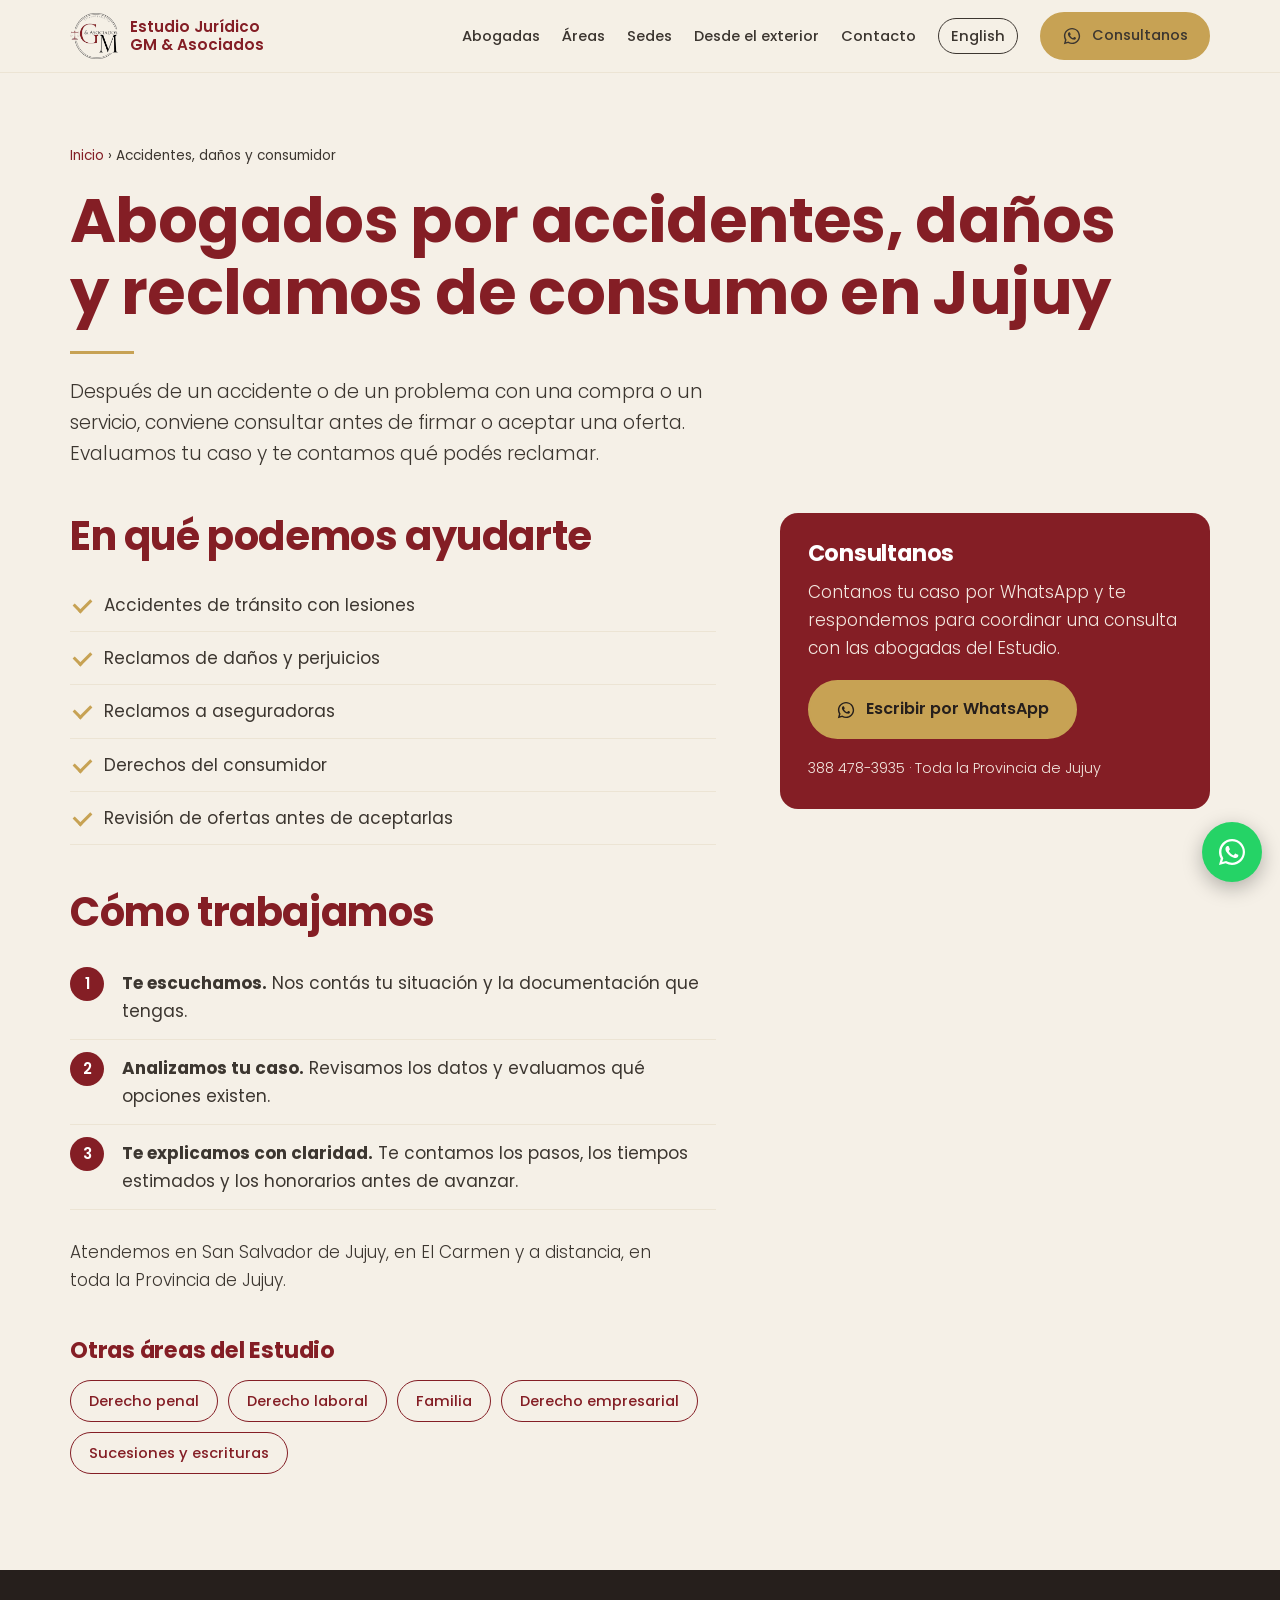
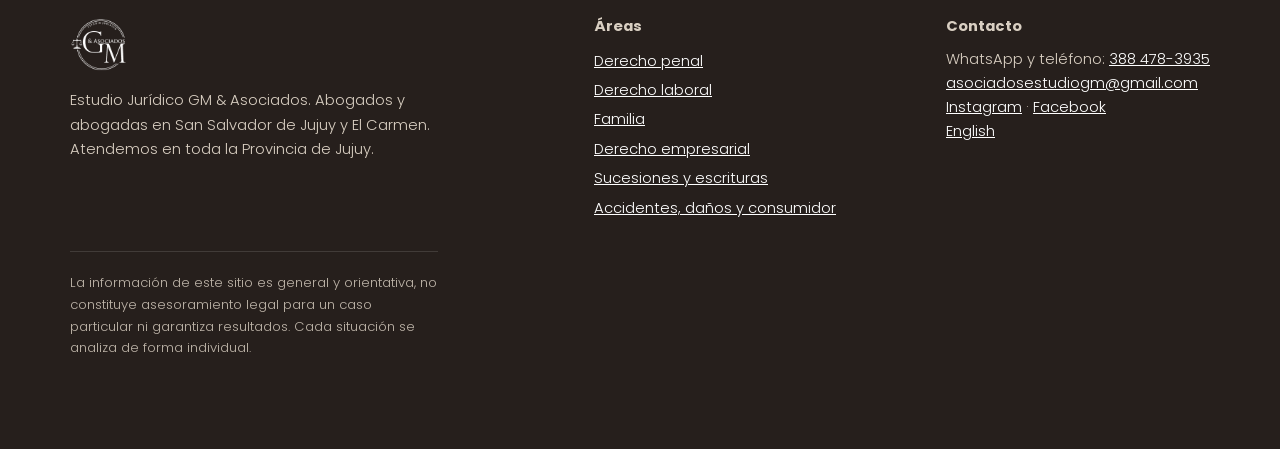
==== abogados-accidentes-danos-consumidor-jujuy/index.html @ 3192e0ef "Sitio web Estudio Juridico GM & Asociados Co-Authored-By: Claude Sonnet 5.5 <noreply@anthropic.com> " ====
<!doctype html>
<html lang="es">
<head>
<meta charset="utf-8">
<meta name="viewport" content="width=device-width,initial-scale=1">
<title>Abogados por accidentes y daños en Jujuy | GM &amp; Asociados</title>
<meta name="description" content="Accidentes con secuelas, reclamos por daños y derechos del consumidor en Jujuy. Estudio GM &amp; Asociados: consultanos por WhatsApp antes de aceptar una oferta.">
<meta name="robots" content="index,follow,max-image-preview:large">
<link rel="canonical" href="https://consultorarzok.github.io/estudio-gm-asociados-web/abogados-accidentes-danos-consumidor-jujuy/">
<meta name="theme-color" content="#841E25">
<meta name="geo.region" content="AR-Y">
<meta name="geo.placename" content="San Salvador de Jujuy">
<meta property="og:type" content="website">
<meta property="og:site_name" content="Estudio Jurídico GM & Asociados">
<meta property="og:title" content="Abogados por accidentes y daños en Jujuy | GM &amp; Asociados">
<meta property="og:description" content="Accidentes con secuelas, reclamos por daños y derechos del consumidor en Jujuy. Estudio GM &amp; Asociados: consultanos por WhatsApp antes de aceptar una oferta.">
<meta property="og:url" content="https://consultorarzok.github.io/estudio-gm-asociados-web/abogados-accidentes-danos-consumidor-jujuy/">
<meta property="og:image" content="https://consultorarzok.github.io/estudio-gm-asociados-web/img/og.jpg">
<meta property="og:locale" content="es_AR">
<meta name="twitter:card" content="summary_large_image">
<link rel="icon" href="../favicon.png" type="image/png">
<link rel="apple-touch-icon" href="../apple-touch-icon.png">
<link rel="preconnect" href="https://fonts.googleapis.com">
<link rel="preconnect" href="https://fonts.gstatic.com" crossorigin>
<link href="https://fonts.googleapis.com/css2?family=Poppins:wght@300;400;500;600;700&display=swap" rel="stylesheet">
<link rel="stylesheet" href="../style.css">
<script type="application/ld+json">{"@context": "https://schema.org", "@graph": [{"@type": ["LegalService", "LocalBusiness"], "@id": "https://consultorarzok.github.io/estudio-gm-asociados-web/#estudio", "name": "Estudio Jurídico GM & Asociados", "alternateName": ["GM & Asociados", "Estudio GM Jujuy"], "description": "Estudio jurídico en San Salvador de Jujuy y El Carmen, Jujuy, Argentina. Abogados y abogadas en derecho empresarial, penal, laboral, familia, sucesiones, daños y consumidor.", "url": "https://consultorarzok.github.io/estudio-gm-asociados-web/", "logo": "https://consultorarzok.github.io/estudio-gm-asociados-web/img/logo-gm.png", "image": "https://consultorarzok.github.io/estudio-gm-asociados-web/img/og.jpg", "telephone": "+543884783935", "email": "asociadosestudiogm@gmail.com", "priceRange": "$$", "address": {"@type": "PostalAddress", "streetAddress": "Independencia 658, 1er Piso, Of. 1", "addressLocality": "San Salvador de Jujuy", "addressRegion": "Jujuy", "addressCountry": "AR"}, "areaServed": [{"@type": "AdministrativeArea", "name": "Provincia de Jujuy"}, {"@type": "City", "name": "San Salvador de Jujuy"}, {"@type": "City", "name": "El Carmen"}], "knowsAbout": ["Derecho empresarial", "Registro de marcas y patentes", "Sociedades", "Derecho penal", "Derecho laboral", "Derecho de familia", "Sucesiones", "Daños y perjuicios", "Derecho del consumidor"], "knowsLanguage": ["es"], "sameAs": ["https://www.instagram.com/estudio.juridicogm/", "https://www.facebook.com/estudio.gm.jujuy"], "contactPoint": {"@type": "ContactPoint", "telephone": "+543884783935", "contactType": "customer service", "availableLanguage": ["es"], "areaServed": "AR"}, "location": [{"@type": "Place", "name": "Sede San Salvador de Jujuy", "address": {"@type": "PostalAddress", "streetAddress": "Independencia 658, 1er Piso, Of. 1", "addressLocality": "San Salvador de Jujuy", "addressRegion": "Jujuy", "addressCountry": "AR"}}, {"@type": "Place", "name": "Sede El Carmen", "address": {"@type": "PostalAddress", "streetAddress": "Sarmiento 520, Barrio Centro", "addressLocality": "El Carmen", "addressRegion": "Jujuy", "addressCountry": "AR"}}], "employee": [{"@type": "Person", "name": "Dra. Fernanda M. Tapia", "jobTitle": "Abogada", "worksFor": {"@id": "https://consultorarzok.github.io/estudio-gm-asociados-web/#estudio"}, "image": "https://consultorarzok.github.io/estudio-gm-asociados-web/img/dra-tapia.jpg"}, {"@type": "Person", "name": "Dra. M. Luz Gutiérrez", "jobTitle": "Abogada", "worksFor": {"@id": "https://consultorarzok.github.io/estudio-gm-asociados-web/#estudio"}, "image": "https://consultorarzok.github.io/estudio-gm-asociados-web/img/dra-gutierrez.jpg"}, {"@type": "Person", "name": "Dra. Carla Morales", "jobTitle": "Abogada", "worksFor": {"@id": "https://consultorarzok.github.io/estudio-gm-asociados-web/#estudio"}, "image": "https://consultorarzok.github.io/estudio-gm-asociados-web/img/dra-morales.jpg"}]}, {"@type": "WebSite", "@id": "https://consultorarzok.github.io/estudio-gm-asociados-web/#web", "url": "https://consultorarzok.github.io/estudio-gm-asociados-web/", "name": "Estudio Jurídico GM & Asociados", "inLanguage": "es-AR", "publisher": {"@id": "https://consultorarzok.github.io/estudio-gm-asociados-web/#estudio"}}, {"@type": "BreadcrumbList", "itemListElement": [{"@type": "ListItem", "position": 1, "name": "Inicio", "item": "https://consultorarzok.github.io/estudio-gm-asociados-web/"}, {"@type": "ListItem", "position": 2, "name": "Accidentes, daños y consumidor", "item": "https://consultorarzok.github.io/estudio-gm-asociados-web/abogados-accidentes-danos-consumidor-jujuy/"}]}, {"@type": "WebPage", "@id": "https://consultorarzok.github.io/estudio-gm-asociados-web/abogados-accidentes-danos-consumidor-jujuy/#page", "url": "https://consultorarzok.github.io/estudio-gm-asociados-web/abogados-accidentes-danos-consumidor-jujuy/", "name": "Abogados por accidentes y daños en Jujuy | GM & Asociados", "description": "Accidentes con secuelas, reclamos por daños y derechos del consumidor en Jujuy. Estudio GM & Asociados: consultanos por WhatsApp antes de aceptar una oferta.", "inLanguage": "es-AR", "isPartOf": {"@id": "https://consultorarzok.github.io/estudio-gm-asociados-web/#web"}, "about": {"@id": "https://consultorarzok.github.io/estudio-gm-asociados-web/#estudio"}}]}</script>
</head>
<body>
<a class="skip" href="#main">Ir al contenido</a>
<header class="top"><div class="wrap bar">
<a class="brand" href="../"><img src="../img/logo-gm.png" alt="Logo del Estudio Jurídico GM & Asociados" width="48" height="45"><span>Estudio Jurídico<br>GM &amp; Asociados</span></a>
<button class="menu-btn" aria-expanded="false" aria-controls="nav" onclick="var n=document.getElementById('nav');var o=n.classList.toggle('open');this.setAttribute('aria-expanded',o)">Menú</button>
<nav class="main" id="nav" aria-label="Principal"><a href="../#equipo">Abogadas</a><a href="../#areas">Áreas</a><a href="../#sedes">Sedes</a><a href="../#desde-el-exterior">Desde el exterior</a><a href="../#contacto">Contacto</a><a class="lang" href="../en/" hreflang="en" lang="en">English</a><a class="btn sm" href="https://wa.me/5493884783935?text=Hola%2C%20quisiera%20hacer%20una%20consulta%20con%20el%20Estudio%20GM%20%26%20Asociados." rel="noopener" target="_blank"><svg viewBox="0 0 32 32" fill="currentColor" aria-hidden="true"><path d="M16.04 3C8.84 3 3 8.83 3 16.02c0 2.3.6 4.54 1.74 6.51L3 29l6.64-1.7a13 13 0 0 0 6.4 1.64h.01C23.23 28.94 29 23.1 29 15.92 29 8.83 23.2 3 16.04 3Zm0 23.7h-.01a10.7 10.7 0 0 1-5.46-1.5l-.39-.23-3.94 1.01 1.05-3.84-.25-.4a10.67 10.67 0 0 1-1.64-5.72c0-5.9 4.8-10.7 10.7-10.7 2.86 0 5.54 1.1 7.56 3.14a10.6 10.6 0 0 1 3.13 7.57c0 5.9-4.8 10.67-10.75 10.67Zm5.87-8c-.32-.16-1.9-.94-2.2-1.05-.3-.1-.5-.16-.73.16-.21.32-.84 1.05-1.03 1.27-.19.21-.38.24-.7.08-.32-.16-1.36-.5-2.59-1.6a9.7 9.7 0 0 1-1.8-2.24c-.19-.32 0-.5.14-.66.14-.14.32-.38.48-.57.16-.19.21-.32.32-.54.1-.21.05-.4-.03-.56-.08-.16-.73-1.76-1-2.4-.26-.63-.53-.54-.73-.55h-.62c-.21 0-.56.08-.85.4-.29.32-1.11 1.08-1.11 2.64 0 1.55 1.14 3.06 1.3 3.27.16.21 2.23 3.4 5.4 4.77.75.33 1.34.52 1.8.67.76.24 1.45.2 2 .12.6-.09 1.9-.78 2.16-1.53.27-.75.27-1.39.19-1.53-.08-.13-.3-.21-.62-.37Z"/></svg>Consultanos</a></nav>
</div></header>
<main id="main">
<div class="wrap page-head">
<p class="crumbs"><a href="../">Inicio</a> › Accidentes, daños y consumidor</p>
<h1>Abogados por accidentes, daños y reclamos de consumo en Jujuy</h1><span class="rule"></span>
<p class="lead">Después de un accidente o de un problema con una compra o un servicio, conviene consultar antes de firmar o aceptar una oferta. Evaluamos tu caso y te contamos qué podés reclamar.</p>
</div>
<section style="padding-top:20px"><div class="wrap two">
<div>
<h2>En qué podemos ayudarte</h2>
<ul class="check"><li>Accidentes de tránsito con lesiones</li><li>Reclamos de daños y perjuicios</li><li>Reclamos a aseguradoras</li><li>Derechos del consumidor</li><li>Revisión de ofertas antes de aceptarlas</li></ul>
<h2 style="margin-top:44px">Cómo trabajamos</h2>
<ol class="steps">
<li><strong>Te escuchamos.</strong> Nos contás tu situación y la documentación que tengas.</li>
<li><strong>Analizamos tu caso.</strong> Revisamos los datos y evaluamos qué opciones existen.</li>
<li><strong>Te explicamos con claridad.</strong> Te contamos los pasos, los tiempos estimados y los honorarios antes de avanzar.</li>
</ol>
<p style="margin-top:28px;font-weight:300">Atendemos en San Salvador de Jujuy, en El Carmen y a distancia, en toda la Provincia de Jujuy.</p>
<h2 style="margin-top:44px;font-size:1.4rem">Otras áreas del Estudio</h2>
<div class="others"><a href="../abogados-penalistas-jujuy/">Derecho penal</a><a href="../abogados-laboralistas-jujuy/">Derecho laboral</a><a href="../abogados-de-familia-jujuy/">Familia</a><a href="../abogados-derecho-empresarial-jujuy/">Derecho empresarial</a><a href="../abogados-sucesiones-escrituras-jujuy/">Sucesiones y escrituras</a></div>
</div>
<aside class="aside"><h2>Consultanos</h2><p>Contanos tu caso por WhatsApp y te respondemos para coordinar una consulta con las abogadas del Estudio.</p>
<a class="btn" href="https://wa.me/5493884783935?text=Hola%2C%20quisiera%20consultar%20por%20un%20accidente%2C%20da%C3%B1o%20o%20reclamo%20de%20consumo." target="_blank" rel="noopener"><svg viewBox="0 0 32 32" fill="currentColor" aria-hidden="true"><path d="M16.04 3C8.84 3 3 8.83 3 16.02c0 2.3.6 4.54 1.74 6.51L3 29l6.64-1.7a13 13 0 0 0 6.4 1.64h.01C23.23 28.94 29 23.1 29 15.92 29 8.83 23.2 3 16.04 3Zm0 23.7h-.01a10.7 10.7 0 0 1-5.46-1.5l-.39-.23-3.94 1.01 1.05-3.84-.25-.4a10.67 10.67 0 0 1-1.64-5.72c0-5.9 4.8-10.7 10.7-10.7 2.86 0 5.54 1.1 7.56 3.14a10.6 10.6 0 0 1 3.13 7.57c0 5.9-4.8 10.67-10.75 10.67Zm5.87-8c-.32-.16-1.9-.94-2.2-1.05-.3-.1-.5-.16-.73.16-.21.32-.84 1.05-1.03 1.27-.19.21-.38.24-.7.08-.32-.16-1.36-.5-2.59-1.6a9.7 9.7 0 0 1-1.8-2.24c-.19-.32 0-.5.14-.66.14-.14.32-.38.48-.57.16-.19.21-.32.32-.54.1-.21.05-.4-.03-.56-.08-.16-.73-1.76-1-2.4-.26-.63-.53-.54-.73-.55h-.62c-.21 0-.56.08-.85.4-.29.32-1.11 1.08-1.11 2.64 0 1.55 1.14 3.06 1.3 3.27.16.21 2.23 3.4 5.4 4.77.75.33 1.34.52 1.8.67.76.24 1.45.2 2 .12.6-.09 1.9-.78 2.16-1.53.27-.75.27-1.39.19-1.53-.08-.13-.3-.21-.62-.37Z"/></svg>Escribir por WhatsApp</a>
<p style="margin:18px 0 0;font-size:.9rem">388 478-3935 · Toda la Provincia de Jujuy</p></aside>
</div></section>
</main>
<footer><div class="wrap">
<div class="row">
<div><img src="../img/logo-gm-blanco.png" alt="" width="64" height="64"><p>Estudio Jurídico GM &amp; Asociados. Abogados y abogadas en San Salvador de Jujuy y El Carmen. Atendemos en toda la Provincia de Jujuy.</p></div>
<div><strong>Áreas</strong><ul style="list-style:none;margin-top:8px;line-height:2"><li><a href="../abogados-penalistas-jujuy/">Derecho penal</a></li><li><a href="../abogados-laboralistas-jujuy/">Derecho laboral</a></li><li><a href="../abogados-de-familia-jujuy/">Familia</a></li><li><a href="../abogados-derecho-empresarial-jujuy/">Derecho empresarial</a></li><li><a href="../abogados-sucesiones-escrituras-jujuy/">Sucesiones y escrituras</a></li><li><a href="../abogados-accidentes-danos-consumidor-jujuy/">Accidentes, daños y consumidor</a></li></ul></div>
<div><strong>Contacto</strong><p style="margin-top:8px">WhatsApp y teléfono: <a href="tel:+543884783935">388 478-3935</a><br><a href="mailto:asociadosestudiogm@gmail.com">asociadosestudiogm@gmail.com</a><br><a href="https://www.instagram.com/estudio.juridicogm/" rel="noopener" target="_blank">Instagram</a> · <a href="https://www.facebook.com/estudio.gm.jujuy" rel="noopener" target="_blank">Facebook</a><br><a href="../en/">English</a></p></div>
</div>
<p class="legal">La información de este sitio es general y orientativa, no constituye asesoramiento legal para un caso particular ni garantiza resultados. Cada situación se analiza de forma individual.</p>
</div></footer>
<a class="fab" href="https://wa.me/5493884783935?text=Hola%2C%20quisiera%20hacer%20una%20consulta%20con%20el%20Estudio%20GM%20%26%20Asociados." target="_blank" rel="noopener" aria-label="Escribinos por WhatsApp"><svg viewBox="0 0 32 32" fill="currentColor" aria-hidden="true"><path d="M16.04 3C8.84 3 3 8.83 3 16.02c0 2.3.6 4.54 1.74 6.51L3 29l6.64-1.7a13 13 0 0 0 6.4 1.64h.01C23.23 28.94 29 23.1 29 15.92 29 8.83 23.2 3 16.04 3Zm0 23.7h-.01a10.7 10.7 0 0 1-5.46-1.5l-.39-.23-3.94 1.01 1.05-3.84-.25-.4a10.67 10.67 0 0 1-1.64-5.72c0-5.9 4.8-10.7 10.7-10.7 2.86 0 5.54 1.1 7.56 3.14a10.6 10.6 0 0 1 3.13 7.57c0 5.9-4.8 10.67-10.75 10.67Zm5.87-8c-.32-.16-1.9-.94-2.2-1.05-.3-.1-.5-.16-.73.16-.21.32-.84 1.05-1.03 1.27-.19.21-.38.24-.7.08-.32-.16-1.36-.5-2.59-1.6a9.7 9.7 0 0 1-1.8-2.24c-.19-.32 0-.5.14-.66.14-.14.32-.38.48-.57.16-.19.21-.32.32-.54.1-.21.05-.4-.03-.56-.08-.16-.73-1.76-1-2.4-.26-.63-.53-.54-.73-.55h-.62c-.21 0-.56.08-.85.4-.29.32-1.11 1.08-1.11 2.64 0 1.55 1.14 3.06 1.3 3.27.16.21 2.23 3.4 5.4 4.77.75.33 1.34.52 1.8.67.76.24 1.45.2 2 .12.6-.09 1.9-.78 2.16-1.53.27-.75.27-1.39.19-1.53-.08-.13-.3-.21-.62-.37Z"/></svg></a>
</body></html>
---- style.css ----
:root{--bordo:#841E25;--bordo-p:#682018;--oscuro:#261F1C;--dorado:#C7A254;--dorado-t:#8a6a1f;--crema:#F5F0E7;--crema2:#ECE4D4;--carbon:#3C3630;--blanco:#fff}
*{box-sizing:border-box;margin:0;padding:0}
html{scroll-behavior:smooth;scroll-padding-top:84px}
body{font-family:'Poppins',system-ui,sans-serif;background:var(--crema);color:var(--carbon);line-height:1.65;font-weight:400;font-size:17px;-webkit-font-smoothing:antialiased}
img{max-width:100%;display:block}
a{color:var(--bordo)}
.wrap{width:min(1140px,100% - 40px);margin-inline:auto}
:focus-visible{outline:3px solid var(--dorado);outline-offset:3px;border-radius:4px}
.skip{position:absolute;left:-999px;top:8px;background:var(--bordo);color:#fff;padding:10px 16px;z-index:100;border-radius:6px}
.skip:focus{left:8px}
h1,h2,h3{font-weight:700;line-height:1.15;color:var(--bordo);letter-spacing:-.01em;text-wrap:balance}
h1{font-size:clamp(2.1rem,5.4vw,3.9rem)}
h2{font-size:clamp(1.65rem,3.4vw,2.5rem);margin-bottom:.5em}
h3{font-size:1.2rem}
p{max-width:62ch}
.lead{font-weight:300;font-size:1.18rem;color:var(--carbon)}
.rule{display:block;width:64px;height:3px;background:var(--dorado);margin:22px 0}
/* header */
header.top{position:sticky;top:0;z-index:50;background:rgba(245,240,231,.96);backdrop-filter:blur(8px);border-bottom:1px solid var(--crema2)}
.bar{display:flex;align-items:center;gap:24px;min-height:72px}
.brand{display:flex;align-items:center;gap:12px;text-decoration:none;color:var(--bordo);font-weight:600;line-height:1.2;font-size:.95rem}
.brand img{width:48px;height:48px;object-fit:contain}
nav.main{margin-left:auto;display:flex;gap:22px;align-items:center}
nav.main a{text-decoration:none;color:var(--carbon);font-weight:500;font-size:.92rem}
nav.main a:hover{color:var(--bordo)}
.btn{display:inline-flex;align-items:center;gap:10px;background:var(--dorado);color:var(--oscuro);font-weight:600;text-decoration:none;padding:14px 26px;border-radius:999px;border:2px solid var(--dorado);font-size:1rem;transition:background .2s,color .2s;cursor:pointer}
.btn:hover{background:var(--bordo);border-color:var(--bordo);color:#fff}
.btn.sec{background:transparent;color:var(--bordo);border-color:var(--bordo)}
.btn.sec:hover{background:var(--bordo);color:#fff}
.btn.sm{padding:10px 20px;font-size:.9rem}
.btn svg{width:20px;height:20px;flex:none}
.menu-btn{display:none;margin-left:auto;background:none;border:2px solid var(--bordo);color:var(--bordo);border-radius:8px;padding:8px 12px;font:600 .9rem Poppins,sans-serif}
@media(max-width:860px){.menu-btn{display:block}nav.main{display:none;position:absolute;left:0;right:0;top:100%;background:var(--crema);flex-direction:column;align-items:stretch;gap:0;padding:8px 20px 20px;border-bottom:1px solid var(--crema2)}nav.main.open{display:flex}nav.main a{padding:14px 0;border-bottom:1px solid var(--crema2)}nav.main .btn{justify-content:center;margin-top:14px;border-bottom:2px solid var(--dorado)}}
/* hero */
.hero{padding:clamp(32px,6vw,72px) 0 clamp(40px,7vw,88px)}
.hero .grid{display:grid;grid-template-columns:1.05fr .95fr;gap:clamp(28px,5vw,72px);align-items:center}
.hero .acts{display:flex;flex-wrap:wrap;gap:14px;margin-top:30px}
.hero .meta{margin-top:26px;font-size:.95rem;color:var(--carbon);font-weight:300}
.hero .meta strong{font-weight:600}
@media(max-width:860px){.hero .grid{grid-template-columns:1fr}.hero .arch{order:-1}}
/* arco: eco del doble aro del sello */
.arch{position:relative;border-radius:999px 999px 18px 18px;overflow:hidden;aspect-ratio:4/5;background:var(--crema2)}
.arch img{width:100%;height:100%;object-fit:cover}
.ring{position:relative;padding:10px;border:2px solid var(--dorado);border-radius:999px 999px 28px 28px}
.ring.hero-ring{max-width:520px;margin-left:auto}.hero-ring .arch{aspect-ratio:1/1.04}
@media(max-width:860px){.ring.hero-ring{margin:0 auto;max-width:380px}}
/* secciones */
section{padding:clamp(52px,8vw,96px) 0}
.alt{background:var(--blanco)}
.team{display:grid;grid-template-columns:repeat(3,1fr);gap:clamp(24px,4vw,48px);margin-top:44px}
@media(max-width:860px){.team{grid-template-columns:1fr;max-width:420px;margin-inline:auto}}
.mem h3{margin-top:22px;font-size:1.3rem}
.mem .mp{font-weight:500;font-size:.9rem;color:var(--dorado-t);margin:2px 0 10px}
.mem p{font-weight:300;margin-bottom:18px}
.areas{margin-top:36px;border-top:1px solid var(--crema2)}
.areas a{display:grid;grid-template-columns:minmax(0,.9fr) minmax(0,1.4fr) auto;gap:24px;align-items:center;padding:24px 4px;border-bottom:1px solid var(--crema2);text-decoration:none;color:var(--carbon);transition:background .2s}
.areas a:hover{background:var(--crema)}
.areas strong{color:var(--bordo);font-size:1.25rem;font-weight:700;line-height:1.2}
.areas span{font-weight:300}
.areas i{font-style:normal;color:var(--dorado-t);font-weight:600}
@media(max-width:720px){.areas a{grid-template-columns:1fr;gap:6px}}
.band{background:var(--bordo);color:#fff}
.band h2,.band h3{color:#fff}
.band p,.band li{color:#f3e8e0}
.band a{color:#fff}
.sedes{display:grid;grid-template-columns:1fr 1fr;gap:clamp(24px,5vw,64px);margin-top:36px}
@media(max-width:720px){.sedes{grid-template-columns:1fr}}
.sede{border-top:3px solid var(--dorado);padding-top:18px}
.sede address{font-style:normal;font-weight:300;font-size:1.1rem;margin:8px 0 14px}
.sede a{font-weight:600}
.world{background:var(--oscuro);color:#efe7dd}
.world h2{color:#fff}.world p{color:#e6dccf}
.world .cols{display:grid;grid-template-columns:1.1fr .9fr;gap:clamp(28px,5vw,72px);align-items:center}
@media(max-width:860px){.world .cols{grid-template-columns:1fr}}
.world ul{list-style:none;margin:18px 0 28px}
.world li{padding:12px 0;border-bottom:1px solid rgba(199,162,84,.35);font-weight:300}
.world li strong{font-weight:600;color:var(--dorado)}
.world .btn.sec{color:#fff;border-color:var(--dorado)}
.world .btn.sec:hover{background:var(--dorado);color:var(--oscuro)}
.world figure{border:2px solid var(--dorado);border-radius:18px;padding:10px}
.world figure img{border-radius:10px}
details{border-bottom:1px solid var(--crema2);padding:18px 0}
details summary{cursor:pointer;font-weight:600;color:var(--bordo);font-size:1.08rem;list-style:none;display:flex;justify-content:space-between;gap:16px}
details summary::after{content:"+";color:var(--dorado-t);font-size:1.5rem;line-height:1}
details[open] summary::after{content:"–"}
details p{margin-top:10px;font-weight:300}
.faq{max-width:780px;margin-top:28px;border-top:1px solid var(--crema2)}
.contact{display:grid;grid-template-columns:1fr 1fr;gap:clamp(28px,5vw,72px);align-items:center}
@media(max-width:860px){.contact{grid-template-columns:1fr}}
.contact dl{margin-top:22px}
.contact dt{font-weight:600;color:var(--bordo);margin-top:14px}
.contact dd{font-weight:300}
.social{display:flex;gap:12px;margin-top:22px;flex-wrap:wrap}
.social a{display:inline-flex;align-items:center;gap:10px;border:2px solid var(--bordo);color:var(--bordo);border-radius:999px;padding:10px 20px;text-decoration:none;font-weight:600;font-size:.95rem}
.social a:hover{background:var(--bordo);color:#fff}
.social svg{width:20px;height:20px}
footer{background:var(--oscuro);color:#d9cfc2;padding:44px 0 90px;font-size:.92rem;font-weight:300}
footer a{color:#fff}
footer .row{display:flex;flex-wrap:wrap;gap:28px;justify-content:space-between;align-items:flex-start}
footer img{width:64px;margin-bottom:10px}
footer p{max-width:46ch}
footer .legal{margin-top:28px;padding-top:20px;border-top:1px solid rgba(255,255,255,.15);font-size:.82rem;opacity:.85}
.fab{position:fixed;right:18px;bottom:18px;z-index:60;background:#25D366;color:#fff;width:60px;height:60px;border-radius:50%;display:grid;place-items:center;box-shadow:0 6px 20px rgba(0,0,0,.28)}
.fab svg{width:32px;height:32px}
.fab:hover{background:var(--bordo)}
/* paginas internas */
.page-head{padding:clamp(36px,6vw,72px) 0 24px}
.crumbs{font-size:.85rem;margin-bottom:18px;font-weight:400}
.crumbs a{text-decoration:none}
.two{display:grid;grid-template-columns:1.2fr .8fr;gap:clamp(28px,5vw,64px);align-items:start}
@media(max-width:860px){.two{grid-template-columns:1fr}}
.check{list-style:none;margin:14px 0}
.check li{padding:12px 0 12px 34px;position:relative;border-bottom:1px solid var(--crema2)}
.check li::before{content:"";position:absolute;left:4px;top:19px;width:14px;height:8px;border-left:3px solid var(--dorado);border-bottom:3px solid var(--dorado);transform:rotate(-45deg)}
.steps{counter-reset:s;list-style:none;margin-top:18px}
.steps li{counter-increment:s;padding:14px 0 14px 52px;position:relative;border-bottom:1px solid var(--crema2)}
.steps li::before{content:counter(s);position:absolute;left:0;top:12px;width:34px;height:34px;border-radius:50%;background:var(--bordo);color:#fff;display:grid;place-items:center;font-weight:600;font-size:.95rem}
.aside{background:var(--bordo);color:#fff;border-radius:18px;padding:28px;position:sticky;top:96px}
.aside h2{color:#fff;font-size:1.4rem}
.aside p{color:#f3e8e0;font-weight:300;margin-bottom:18px}
.aside .btn:hover{background:#fff;color:var(--bordo);border-color:#fff}
.others{display:flex;flex-wrap:wrap;gap:10px;margin-top:16px}
.others a{border:1.5px solid var(--bordo);border-radius:999px;padding:8px 18px;text-decoration:none;font-weight:500;font-size:.92rem}
.others a:hover{background:var(--bordo);color:#fff}
.lang{font-size:.85rem;font-weight:500;text-decoration:none;border:1.5px solid var(--carbon);color:var(--carbon);padding:5px 12px;border-radius:999px}
@media(prefers-reduced-motion:reduce){html{scroll-behavior:auto}*{transition:none!important}}
@keyframes rise{from{opacity:0;transform:translateY(14px)}to{opacity:1;transform:none}}
.hero .grid>*{animation:rise .7s ease both}.hero .grid>*:nth-child(2){animation-delay:.12s}
@media(prefers-reduced-motion:reduce){.hero .grid>*{animation:none}}
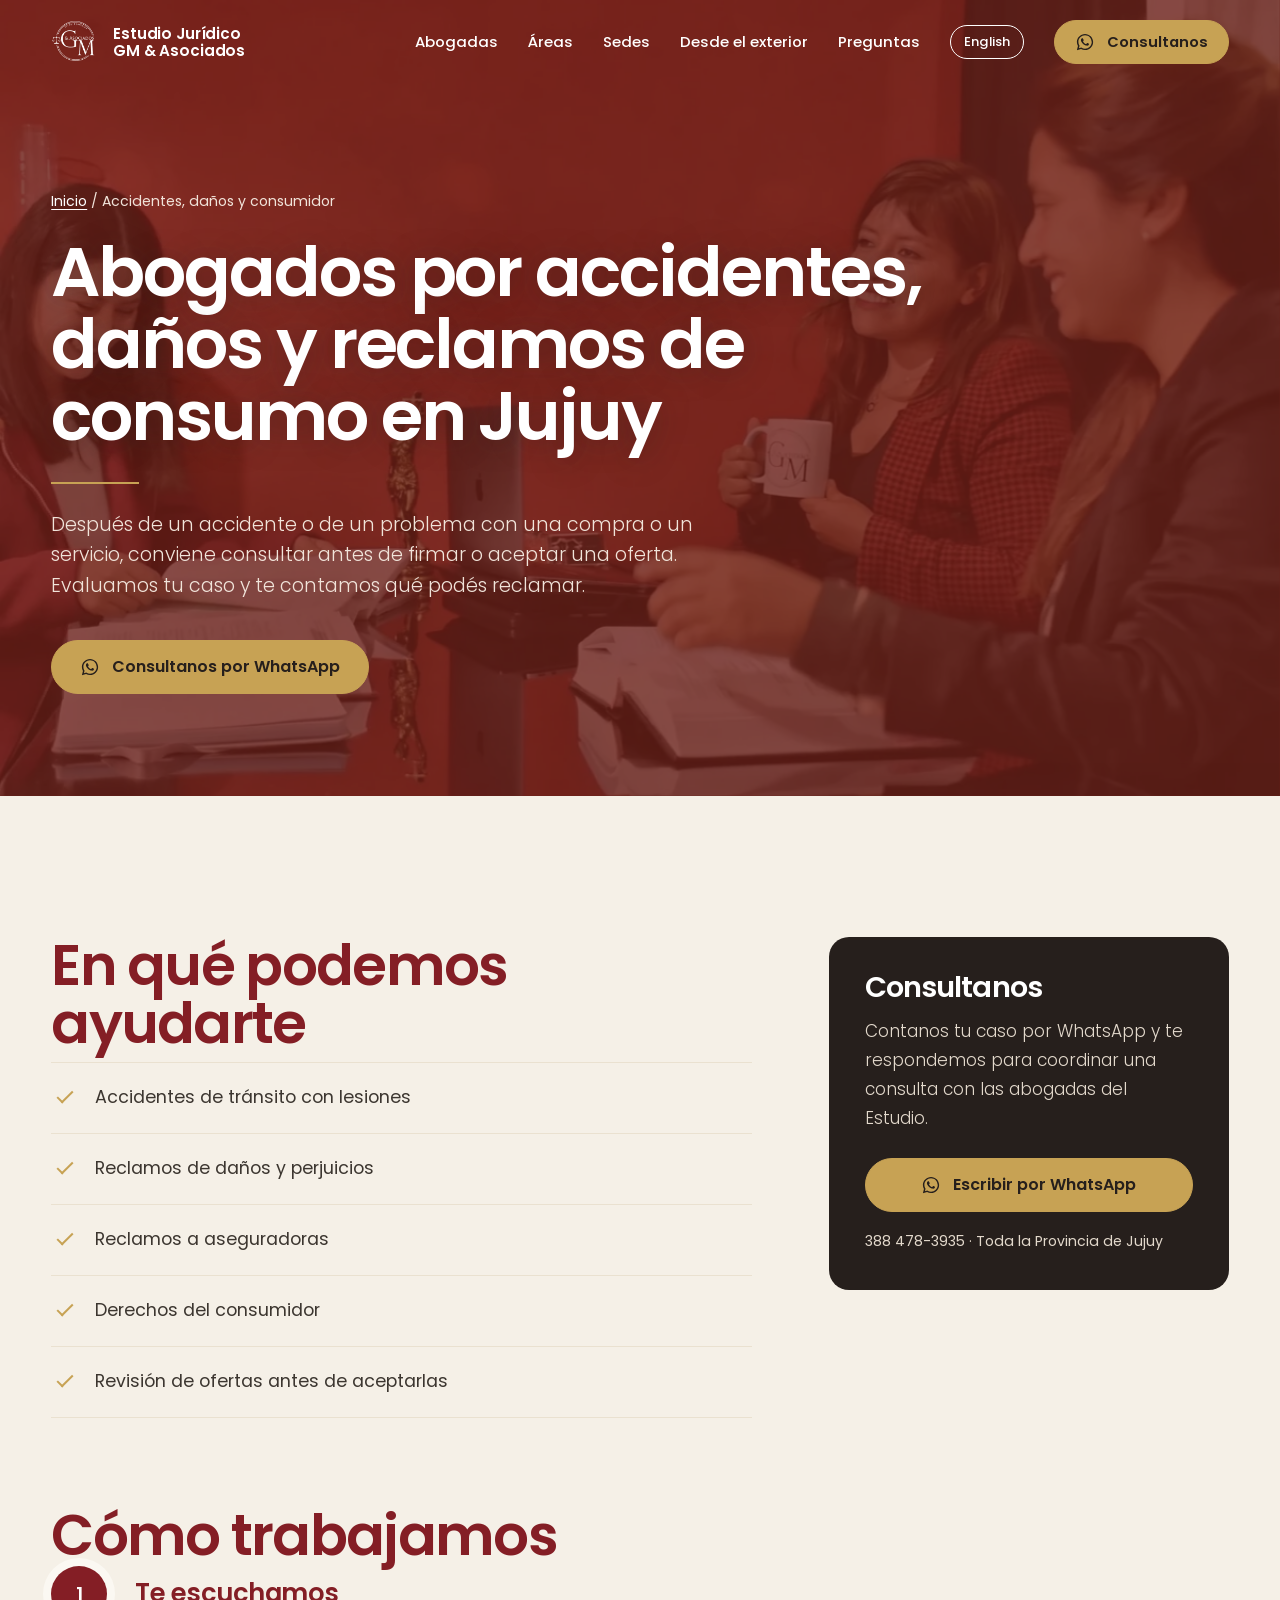
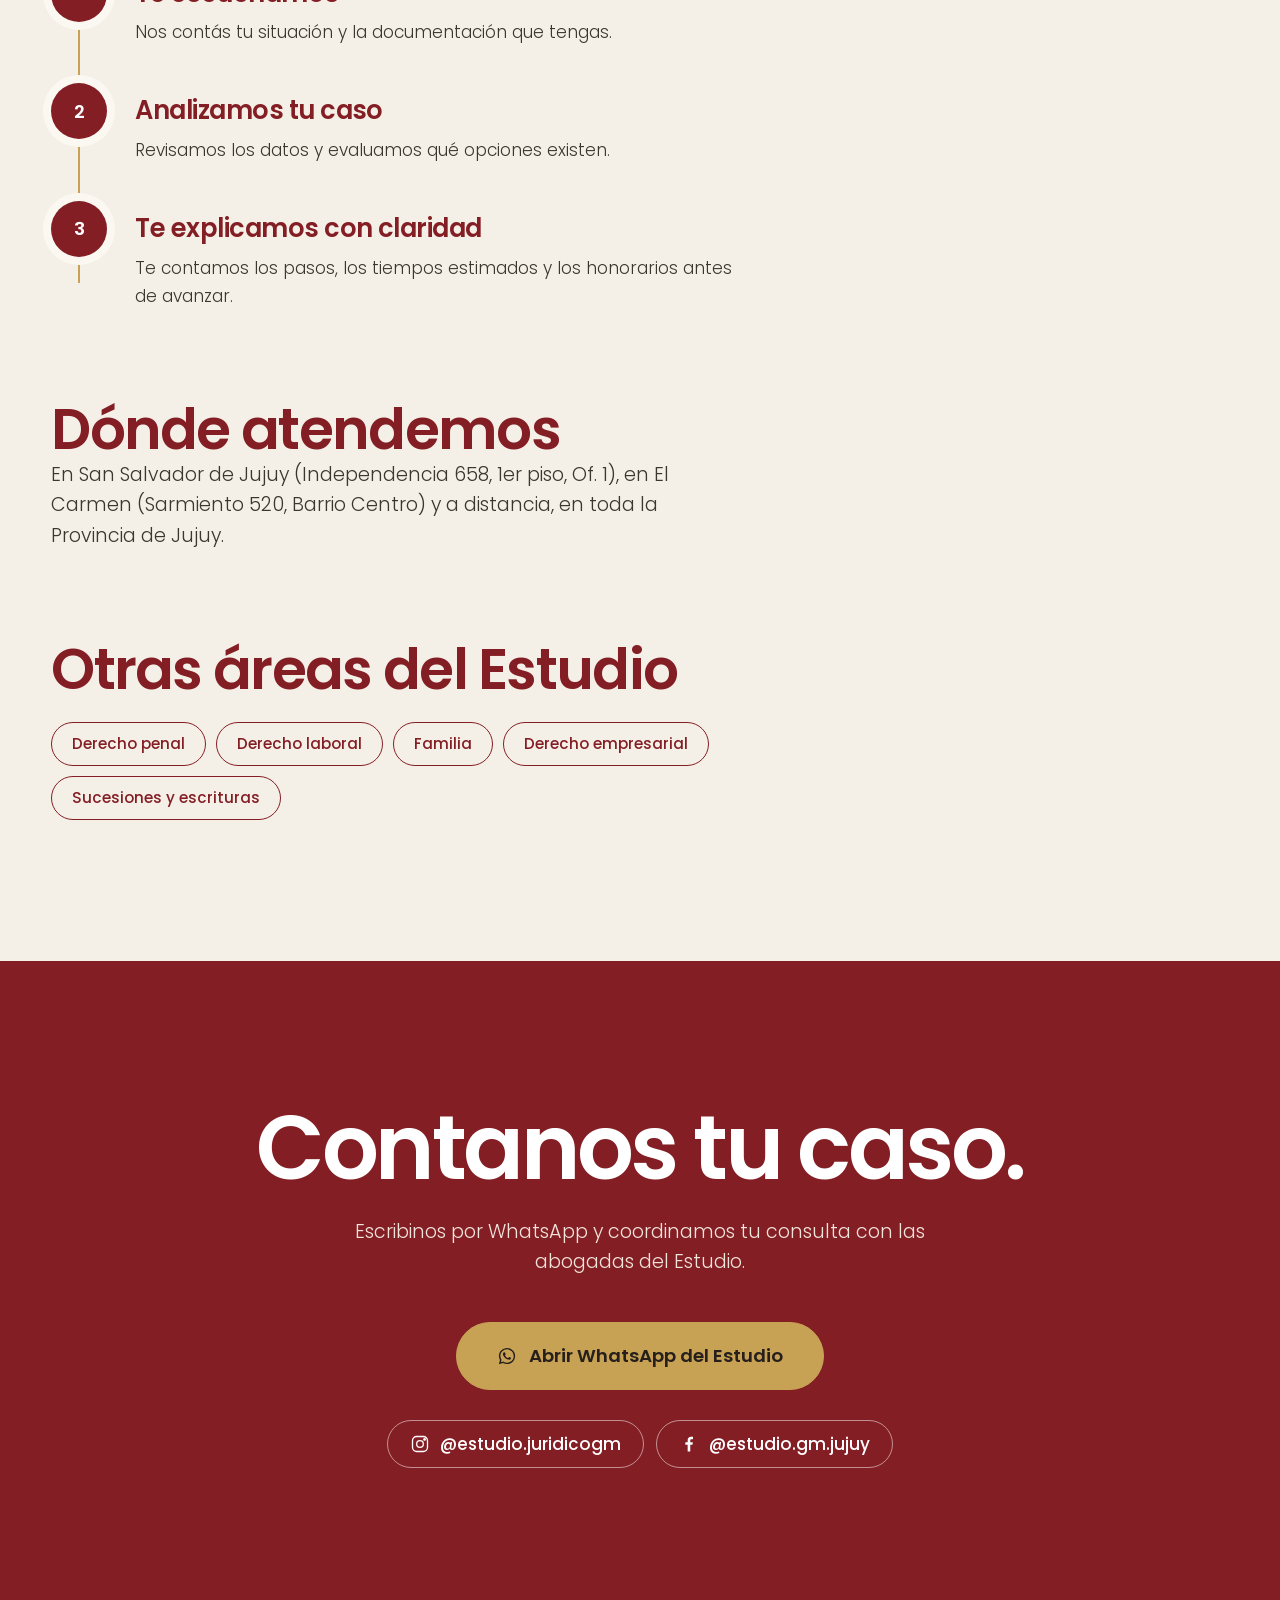
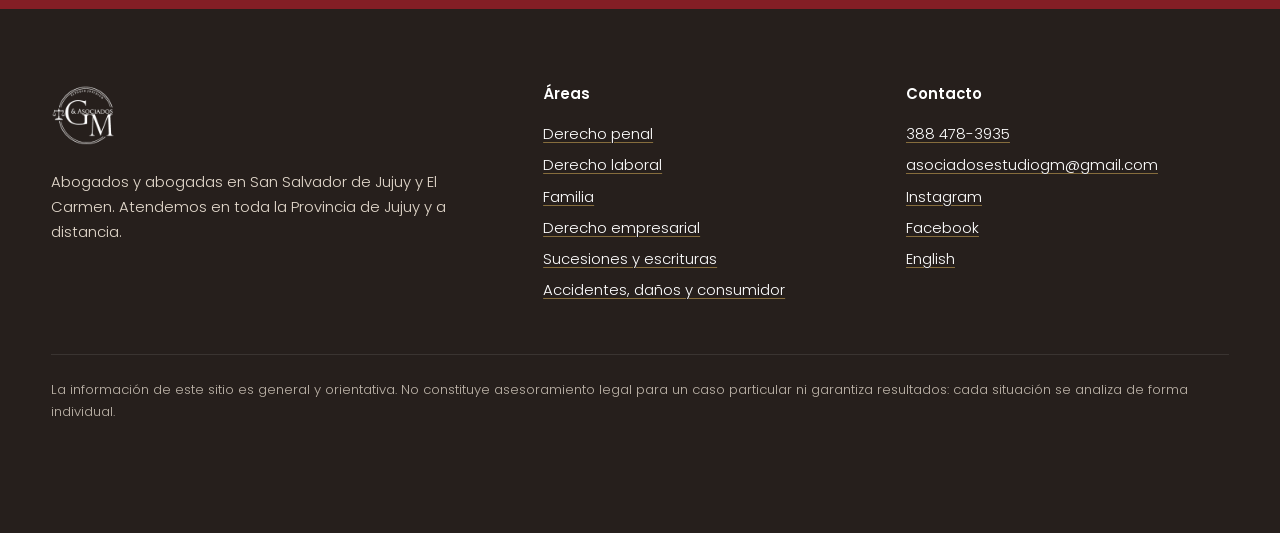
==== commit 7d9e9e48: "Rediseño editorial: portada con el equipo de fondo, fotos mejoradas y movimiento - Portada con la fo" ====
--- a/abogados-accidentes-danos-consumidor-jujuy/index.html
+++ b/abogados-accidentes-danos-consumidor-jujuy/index.html
@@ -1,70 +1,82 @@
 <!doctype html>
-<html lang="es">
+<html lang="es-AR">
 <head>
 <meta charset="utf-8">
 <meta name="viewport" content="width=device-width,initial-scale=1">
 <title>Abogados por accidentes y daños en Jujuy | GM &amp; Asociados</title>
-<meta name="description" content="Accidentes con secuelas, reclamos por daños y derechos del consumidor en Jujuy. Estudio GM &amp; Asociados: consultanos por WhatsApp antes de aceptar una oferta.">
+<meta name="description" content="Accidentes con secuelas, reclamos por daños y derechos del consumidor en Jujuy. Estudio GM &amp; Asociados: consultanos antes de aceptar una oferta.">
 <meta name="robots" content="index,follow,max-image-preview:large">
 <link rel="canonical" href="https://consultorarzok.github.io/estudio-gm-asociados-web/abogados-accidentes-danos-consumidor-jujuy/">
 <meta name="theme-color" content="#841E25">
 <meta name="geo.region" content="AR-Y">
 <meta name="geo.placename" content="San Salvador de Jujuy">
 <meta property="og:type" content="website">
-<meta property="og:site_name" content="Estudio Jurídico GM & Asociados">
+<meta property="og:site_name" content="Estudio Jurídico GM &amp; Asociados">
 <meta property="og:title" content="Abogados por accidentes y daños en Jujuy | GM &amp; Asociados">
-<meta property="og:description" content="Accidentes con secuelas, reclamos por daños y derechos del consumidor en Jujuy. Estudio GM &amp; Asociados: consultanos por WhatsApp antes de aceptar una oferta.">
+<meta property="og:description" content="Accidentes con secuelas, reclamos por daños y derechos del consumidor en Jujuy. Estudio GM &amp; Asociados: consultanos antes de aceptar una oferta.">
 <meta property="og:url" content="https://consultorarzok.github.io/estudio-gm-asociados-web/abogados-accidentes-danos-consumidor-jujuy/">
 <meta property="og:image" content="https://consultorarzok.github.io/estudio-gm-asociados-web/img/og.jpg">
+<meta property="og:image:width" content="1200"><meta property="og:image:height" content="630">
 <meta property="og:locale" content="es_AR">
 <meta name="twitter:card" content="summary_large_image">
 <link rel="icon" href="../favicon.png" type="image/png">
 <link rel="apple-touch-icon" href="../apple-touch-icon.png">
-<link rel="preconnect" href="https://fonts.googleapis.com">
-<link rel="preconnect" href="https://fonts.gstatic.com" crossorigin>
-<link href="https://fonts.googleapis.com/css2?family=Poppins:wght@300;400;500;600;700&display=swap" rel="stylesheet">
-<link rel="stylesheet" href="../style.css">
-<script type="application/ld+json">{"@context": "https://schema.org", "@graph": [{"@type": ["LegalService", "LocalBusiness"], "@id": "https://consultorarzok.github.io/estudio-gm-asociados-web/#estudio", "name": "Estudio Jurídico GM & Asociados", "alternateName": ["GM & Asociados", "Estudio GM Jujuy"], "description": "Estudio jurídico en San Salvador de Jujuy y El Carmen, Jujuy, Argentina. Abogados y abogadas en derecho empresarial, penal, laboral, familia, sucesiones, daños y consumidor.", "url": "https://consultorarzok.github.io/estudio-gm-asociados-web/", "logo": "https://consultorarzok.github.io/estudio-gm-asociados-web/img/logo-gm.png", "image": "https://consultorarzok.github.io/estudio-gm-asociados-web/img/og.jpg", "telephone": "+543884783935", "email": "asociadosestudiogm@gmail.com", "priceRange": "$$", "address": {"@type": "PostalAddress", "streetAddress": "Independencia 658, 1er Piso, Of. 1", "addressLocality": "San Salvador de Jujuy", "addressRegion": "Jujuy", "addressCountry": "AR"}, "areaServed": [{"@type": "AdministrativeArea", "name": "Provincia de Jujuy"}, {"@type": "City", "name": "San Salvador de Jujuy"}, {"@type": "City", "name": "El Carmen"}], "knowsAbout": ["Derecho empresarial", "Registro de marcas y patentes", "Sociedades", "Derecho penal", "Derecho laboral", "Derecho de familia", "Sucesiones", "Daños y perjuicios", "Derecho del consumidor"], "knowsLanguage": ["es"], "sameAs": ["https://www.instagram.com/estudio.juridicogm/", "https://www.facebook.com/estudio.gm.jujuy"], "contactPoint": {"@type": "ContactPoint", "telephone": "+543884783935", "contactType": "customer service", "availableLanguage": ["es"], "areaServed": "AR"}, "location": [{"@type": "Place", "name": "Sede San Salvador de Jujuy", "address": {"@type": "PostalAddress", "streetAddress": "Independencia 658, 1er Piso, Of. 1", "addressLocality": "San Salvador de Jujuy", "addressRegion": "Jujuy", "addressCountry": "AR"}}, {"@type": "Place", "name": "Sede El Carmen", "address": {"@type": "PostalAddress", "streetAddress": "Sarmiento 520, Barrio Centro", "addressLocality": "El Carmen", "addressRegion": "Jujuy", "addressCountry": "AR"}}], "employee": [{"@type": "Person", "name": "Dra. Fernanda M. Tapia", "jobTitle": "Abogada", "worksFor": {"@id": "https://consultorarzok.github.io/estudio-gm-asociados-web/#estudio"}, "image": "https://consultorarzok.github.io/estudio-gm-asociados-web/img/dra-tapia.jpg"}, {"@type": "Person", "name": "Dra. M. Luz Gutiérrez", "jobTitle": "Abogada", "worksFor": {"@id": "https://consultorarzok.github.io/estudio-gm-asociados-web/#estudio"}, "image": "https://consultorarzok.github.io/estudio-gm-asociados-web/img/dra-gutierrez.jpg"}, {"@type": "Person", "name": "Dra. Carla Morales", "jobTitle": "Abogada", "worksFor": {"@id": "https://consultorarzok.github.io/estudio-gm-asociados-web/#estudio"}, "image": "https://consultorarzok.github.io/estudio-gm-asociados-web/img/dra-morales.jpg"}]}, {"@type": "WebSite", "@id": "https://consultorarzok.github.io/estudio-gm-asociados-web/#web", "url": "https://consultorarzok.github.io/estudio-gm-asociados-web/", "name": "Estudio Jurídico GM & Asociados", "inLanguage": "es-AR", "publisher": {"@id": "https://consultorarzok.github.io/estudio-gm-asociados-web/#estudio"}}, {"@type": "BreadcrumbList", "itemListElement": [{"@type": "ListItem", "position": 1, "name": "Inicio", "item": "https://consultorarzok.github.io/estudio-gm-asociados-web/"}, {"@type": "ListItem", "position": 2, "name": "Accidentes, daños y consumidor", "item": "https://consultorarzok.github.io/estudio-gm-asociados-web/abogados-accidentes-danos-consumidor-jujuy/"}]}, {"@type": "WebPage", "@id": "https://consultorarzok.github.io/estudio-gm-asociados-web/abogados-accidentes-danos-consumidor-jujuy/#page", "url": "https://consultorarzok.github.io/estudio-gm-asociados-web/abogados-accidentes-danos-consumidor-jujuy/", "name": "Abogados por accidentes y daños en Jujuy | GM & Asociados", "description": "Accidentes con secuelas, reclamos por daños y derechos del consumidor en Jujuy. Estudio GM & Asociados: consultanos por WhatsApp antes de aceptar una oferta.", "inLanguage": "es-AR", "isPartOf": {"@id": "https://consultorarzok.github.io/estudio-gm-asociados-web/#web"}, "about": {"@id": "https://consultorarzok.github.io/estudio-gm-asociados-web/#estudio"}}]}</script>
+<link rel="preload" href="../fonts/poppins-semibold.woff2" as="font" type="font/woff2" crossorigin>
+<link rel="preload" href="../fonts/poppins-light.woff2" as="font" type="font/woff2" crossorigin>
+<link rel="preload" as="image" type="image/webp" imagesrcset="../img/reunion-700.webp 700w, ../img/reunion-1200.webp 1200w" imagesizes="100vw" fetchpriority="high">
+<link rel="stylesheet" href="../style.css?v=202611141402">
+<script>(function(r){r.classList.add('js');try{if(!matchMedia('(prefers-reduced-motion: reduce)').matches&&sessionStorage.getItem('gm-intro')!=='1'){}}catch(e){}})(document.documentElement)</script>
+<script src="../main.js?v=202611141402" defer></script>
+<script type="application/ld+json">{"@context": "https://schema.org", "@graph": [{"@type": ["LegalService", "LocalBusiness"], "@id": "https://consultorarzok.github.io/estudio-gm-asociados-web/#estudio", "name": "Estudio Jurídico GM & Asociados", "alternateName": ["GM & Asociados", "Estudio GM Jujuy"], "description": "Estudio jurídico en San Salvador de Jujuy y El Carmen, Jujuy, Argentina. Abogadas en derecho empresarial, penal, laboral, familia, sucesiones, daños y consumidor.", "url": "https://consultorarzok.github.io/estudio-gm-asociados-web/", "logo": "https://consultorarzok.github.io/estudio-gm-asociados-web/img/logo-gm.png", "image": ["https://consultorarzok.github.io/estudio-gm-asociados-web/img/og.jpg", "https://consultorarzok.github.io/estudio-gm-asociados-web/img/portada-equipo-1600.webp"], "telephone": "+543884783935", "email": "asociadosestudiogm@gmail.com", "priceRange": "$$", "address": {"@type": "PostalAddress", "streetAddress": "Independencia 658, 1er Piso, Of. 1", "addressLocality": "San Salvador de Jujuy", "addressRegion": "Jujuy", "addressCountry": "AR"}, "areaServed": [{"@type": "AdministrativeArea", "name": "Provincia de Jujuy"}, {"@type": "City", "name": "San Salvador de Jujuy"}, {"@type": "City", "name": "El Carmen"}], "knowsAbout": ["Derecho empresarial", "Registro de marcas y patentes", "Sociedades comerciales", "Derecho penal", "Derecho laboral", "Derecho de familia", "Sucesiones", "Escrituras", "Daños y perjuicios", "Derecho del consumidor"], "sameAs": ["https://www.instagram.com/estudio.juridicogm/", "https://www.facebook.com/estudio.gm.jujuy"], "contactPoint": {"@type": "ContactPoint", "telephone": "+543884783935", "contactType": "customer service", "availableLanguage": ["es"], "areaServed": "AR"}, "department": [{"@type": "LegalService", "name": "Estudio Jurídico GM & Asociados — San Salvador de Jujuy", "address": {"@type": "PostalAddress", "streetAddress": "Independencia 658, 1er Piso, Of. 1", "addressLocality": "San Salvador de Jujuy", "addressRegion": "Jujuy", "addressCountry": "AR"}, "telephone": "+543884783935"}, {"@type": "LegalService", "name": "Estudio Jurídico GM & Asociados — El Carmen", "address": {"@type": "PostalAddress", "streetAddress": "Sarmiento 520, Barrio Centro", "addressLocality": "El Carmen", "addressRegion": "Jujuy", "addressCountry": "AR"}, "telephone": "+543884783935"}], "employee": [{"@type": "Person", "name": "Dra. Fernanda M. Tapia", "jobTitle": "Abogada", "image": "https://consultorarzok.github.io/estudio-gm-asociados-web/img/dra-tapia-900.webp", "worksFor": {"@id": "https://consultorarzok.github.io/estudio-gm-asociados-web/#estudio"}}, {"@type": "Person", "name": "Dra. M. Luz Gutiérrez", "jobTitle": "Abogada", "image": "https://consultorarzok.github.io/estudio-gm-asociados-web/img/dra-gutierrez-900.webp", "worksFor": {"@id": "https://consultorarzok.github.io/estudio-gm-asociados-web/#estudio"}}, {"@type": "Person", "name": "Dra. Carla Morales", "jobTitle": "Abogada", "image": "https://consultorarzok.github.io/estudio-gm-asociados-web/img/dra-morales-900.webp", "worksFor": {"@id": "https://consultorarzok.github.io/estudio-gm-asociados-web/#estudio"}}]}, {"@type": "WebSite", "@id": "https://consultorarzok.github.io/estudio-gm-asociados-web/#web", "url": "https://consultorarzok.github.io/estudio-gm-asociados-web/", "name": "Estudio Jurídico GM & Asociados", "inLanguage": "es-AR", "publisher": {"@id": "https://consultorarzok.github.io/estudio-gm-asociados-web/#estudio"}}, {"@type": "BreadcrumbList", "itemListElement": [{"@type": "ListItem", "position": 1, "name": "Inicio", "item": "https://consultorarzok.github.io/estudio-gm-asociados-web/"}, {"@type": "ListItem", "position": 2, "name": "Accidentes, daños y consumidor", "item": "https://consultorarzok.github.io/estudio-gm-asociados-web/abogados-accidentes-danos-consumidor-jujuy/"}]}, {"@type": "WebPage", "@id": "https://consultorarzok.github.io/estudio-gm-asociados-web/abogados-accidentes-danos-consumidor-jujuy/#page", "url": "https://consultorarzok.github.io/estudio-gm-asociados-web/abogados-accidentes-danos-consumidor-jujuy/", "name": "Abogados por accidentes y daños en Jujuy | GM & Asociados", "description": "Accidentes con secuelas, reclamos por daños y derechos del consumidor en Jujuy. Estudio GM & Asociados: consultanos antes de aceptar una oferta.", "inLanguage": "es-AR", "isPartOf": {"@id": "https://consultorarzok.github.io/estudio-gm-asociados-web/#web"}, "about": {"@id": "https://consultorarzok.github.io/estudio-gm-asociados-web/#estudio"}}]}</script>
 </head>
 <body>
 <a class="skip" href="#main">Ir al contenido</a>
 <header class="top"><div class="wrap bar">
-<a class="brand" href="../"><img src="../img/logo-gm.png" alt="Logo del Estudio Jurídico GM & Asociados" width="48" height="45"><span>Estudio Jurídico<br>GM &amp; Asociados</span></a>
-<button class="menu-btn" aria-expanded="false" aria-controls="nav" onclick="var n=document.getElementById('nav');var o=n.classList.toggle('open');this.setAttribute('aria-expanded',o)">Menú</button>
-<nav class="main" id="nav" aria-label="Principal"><a href="../#equipo">Abogadas</a><a href="../#areas">Áreas</a><a href="../#sedes">Sedes</a><a href="../#desde-el-exterior">Desde el exterior</a><a href="../#contacto">Contacto</a><a class="lang" href="../en/" hreflang="en" lang="en">English</a><a class="btn sm" href="https://wa.me/5493884783935?text=Hola%2C%20quisiera%20hacer%20una%20consulta%20con%20el%20Estudio%20GM%20%26%20Asociados." rel="noopener" target="_blank"><svg viewBox="0 0 32 32" fill="currentColor" aria-hidden="true"><path d="M16.04 3C8.84 3 3 8.83 3 16.02c0 2.3.6 4.54 1.74 6.51L3 29l6.64-1.7a13 13 0 0 0 6.4 1.64h.01C23.23 28.94 29 23.1 29 15.92 29 8.83 23.2 3 16.04 3Zm0 23.7h-.01a10.7 10.7 0 0 1-5.46-1.5l-.39-.23-3.94 1.01 1.05-3.84-.25-.4a10.67 10.67 0 0 1-1.64-5.72c0-5.9 4.8-10.7 10.7-10.7 2.86 0 5.54 1.1 7.56 3.14a10.6 10.6 0 0 1 3.13 7.57c0 5.9-4.8 10.67-10.75 10.67Zm5.87-8c-.32-.16-1.9-.94-2.2-1.05-.3-.1-.5-.16-.73.16-.21.32-.84 1.05-1.03 1.27-.19.21-.38.24-.7.08-.32-.16-1.36-.5-2.59-1.6a9.7 9.7 0 0 1-1.8-2.24c-.19-.32 0-.5.14-.66.14-.14.32-.38.48-.57.16-.19.21-.32.32-.54.1-.21.05-.4-.03-.56-.08-.16-.73-1.76-1-2.4-.26-.63-.53-.54-.73-.55h-.62c-.21 0-.56.08-.85.4-.29.32-1.11 1.08-1.11 2.64 0 1.55 1.14 3.06 1.3 3.27.16.21 2.23 3.4 5.4 4.77.75.33 1.34.52 1.8.67.76.24 1.45.2 2 .12.6-.09 1.9-.78 2.16-1.53.27-.75.27-1.39.19-1.53-.08-.13-.3-.21-.62-.37Z"/></svg>Consultanos</a></nav>
+<a class="marca" href="../"><span class="logos"><img class="l-blanco" src="../img/logo-gm-blanco.png" alt="" width="50" height="50"><img class="l-color" src="../img/logo-gm.png" alt="" width="50" height="47"></span><span>Estudio Jurídico<br>GM &amp; Asociados</span></a>
+<button class="abrir" type="button" aria-expanded="false" aria-controls="menu"><span></span><b class="sr">Abrir menú</b></button>
+<nav class="menu" id="menu" aria-label="Principal"><a href="../#abogadas">Abogadas</a><a href="../#areas">Áreas</a><a href="../#sedes">Sedes</a><a href="../#exterior">Desde el exterior</a><a href="../#preguntas">Preguntas</a><a class="idioma" href="../en/" hreflang="en" lang="en">English</a><a class="btn sm" href="https://wa.me/5493884783935?text=Hola%2C%20quisiera%20hacer%20una%20consulta%20con%20el%20Estudio%20GM%20%26%20Asociados." target="_blank" rel="noopener"><svg viewBox="0 0 32 32" fill="currentColor" aria-hidden="true"><path d="M16.04 3C8.84 3 3 8.83 3 16.02c0 2.3.6 4.54 1.74 6.51L3 29l6.64-1.7a13 13 0 0 0 6.4 1.64h.01C23.23 28.94 29 23.1 29 15.92 29 8.83 23.2 3 16.04 3Zm0 23.7h-.01a10.7 10.7 0 0 1-5.46-1.5l-.39-.23-3.94 1.01 1.05-3.84-.25-.4a10.67 10.67 0 0 1-1.64-5.72c0-5.9 4.8-10.7 10.7-10.7 2.86 0 5.54 1.1 7.56 3.14a10.6 10.6 0 0 1 3.13 7.57c0 5.9-4.8 10.67-10.75 10.67Zm5.87-8c-.32-.16-1.9-.94-2.2-1.05-.3-.1-.5-.16-.73.16-.21.32-.84 1.05-1.03 1.27-.19.21-.38.24-.7.08-.32-.16-1.36-.5-2.59-1.6a9.7 9.7 0 0 1-1.8-2.24c-.19-.32 0-.5.14-.66.14-.14.32-.38.48-.57.16-.19.21-.32.32-.54.1-.21.05-.4-.03-.56-.08-.16-.73-1.76-1-2.4-.26-.63-.53-.54-.73-.55h-.62c-.21 0-.56.08-.85.4-.29.32-1.11 1.08-1.11 2.64 0 1.55 1.14 3.06 1.3 3.27.16.21 2.23 3.4 5.4 4.77.75.33 1.34.52 1.8.67.76.24 1.45.2 2 .12.6-.09 1.9-.78 2.16-1.53.27-.75.27-1.39.19-1.53-.08-.13-.3-.21-.62-.37Z"/></svg>Consultanos</a></nav>
 </div></header>
 <main id="main">
-<div class="wrap page-head">
-<p class="crumbs"><a href="../">Inicio</a> › Accidentes, daños y consumidor</p>
-<h1>Abogados por accidentes, daños y reclamos de consumo en Jujuy</h1><span class="rule"></span>
-<p class="lead">Después de un accidente o de un problema con una compra o un servicio, conviene consultar antes de firmar o aceptar una oferta. Evaluamos tu caso y te contamos qué podés reclamar.</p>
+<section class="hero interna">
+<div class="fondo" style="--pos:50% 40%"><img src="../img/reunion-1200.webp" srcset="../img/reunion-700.webp 700w, ../img/reunion-1200.webp 1200w" sizes="100vw" alt="" fetchpriority="high" decoding="async"></div><div class="velo"></div>
+<div class="wrap"><div class="texto">
+<p class="migas"><a href="../">Inicio</a> / Accidentes, daños y consumidor</p>
+<h1 class="display">Abogados por accidentes, daños y reclamos de consumo en Jujuy</h1>
+<span class="filete"></span>
+<p class="bajada">Después de un accidente o de un problema con una compra o un servicio, conviene consultar antes de firmar o aceptar una oferta. Evaluamos tu caso y te contamos qué podés reclamar.</p>
+<div class="acciones"><a class="btn" href="https://wa.me/5493884783935?text=Hola%2C%20quisiera%20consultar%20por%20un%20accidente%2C%20da%C3%B1o%20o%20reclamo%20de%20consumo." target="_blank" rel="noopener"><svg viewBox="0 0 32 32" fill="currentColor" aria-hidden="true"><path d="M16.04 3C8.84 3 3 8.83 3 16.02c0 2.3.6 4.54 1.74 6.51L3 29l6.64-1.7a13 13 0 0 0 6.4 1.64h.01C23.23 28.94 29 23.1 29 15.92 29 8.83 23.2 3 16.04 3Zm0 23.7h-.01a10.7 10.7 0 0 1-5.46-1.5l-.39-.23-3.94 1.01 1.05-3.84-.25-.4a10.67 10.67 0 0 1-1.64-5.72c0-5.9 4.8-10.7 10.7-10.7 2.86 0 5.54 1.1 7.56 3.14a10.6 10.6 0 0 1 3.13 7.57c0 5.9-4.8 10.67-10.75 10.67Zm5.87-8c-.32-.16-1.9-.94-2.2-1.05-.3-.1-.5-.16-.73.16-.21.32-.84 1.05-1.03 1.27-.19.21-.38.24-.7.08-.32-.16-1.36-.5-2.59-1.6a9.7 9.7 0 0 1-1.8-2.24c-.19-.32 0-.5.14-.66.14-.14.32-.38.48-.57.16-.19.21-.32.32-.54.1-.21.05-.4-.03-.56-.08-.16-.73-1.76-1-2.4-.26-.63-.53-.54-.73-.55h-.62c-.21 0-.56.08-.85.4-.29.32-1.11 1.08-1.11 2.64 0 1.55 1.14 3.06 1.3 3.27.16.21 2.23 3.4 5.4 4.77.75.33 1.34.52 1.8.67.76.24 1.45.2 2 .12.6-.09 1.9-.78 2.16-1.53.27-.75.27-1.39.19-1.53-.08-.13-.3-.21-.62-.37Z"/></svg>Consultanos por WhatsApp</a></div>
+</div></div>
+</section>
+<section><div class="wrap cuerpo">
+<div>
+<div class="bloque"><h2>En qué podemos ayudarte</h2><ul class="tilde"><li>Accidentes de tránsito con lesiones</li><li>Reclamos de daños y perjuicios</li><li>Reclamos a aseguradoras</li><li>Derechos del consumidor</li><li>Revisión de ofertas antes de aceptarlas</li></ul></div>
+<div class="bloque"><h2>Cómo trabajamos</h2>
+<ol class="pasos vertical">
+<li><h3>Te escuchamos</h3><p>Nos contás tu situación y la documentación que tengas.</p></li>
+<li><h3>Analizamos tu caso</h3><p>Revisamos los datos y evaluamos qué opciones existen.</p></li>
+<li><h3>Te explicamos con claridad</h3><p>Te contamos los pasos, los tiempos estimados y los honorarios antes de avanzar.</p></li>
+</ol></div>
+<div class="bloque"><h2>Dónde atendemos</h2><p class="bajada">En San Salvador de Jujuy (Independencia 658, 1er piso, Of. 1), en El Carmen (Sarmiento 520, Barrio Centro) y a distancia, en toda la Provincia de Jujuy.</p></div>
+<div class="bloque"><h2>Otras áreas del Estudio</h2><div class="otras"><a href="../abogados-penalistas-jujuy/">Derecho penal</a><a href="../abogados-laboralistas-jujuy/">Derecho laboral</a><a href="../abogados-de-familia-jujuy/">Familia</a><a href="../abogados-derecho-empresarial-jujuy/">Derecho empresarial</a><a href="../abogados-sucesiones-escrituras-jujuy/">Sucesiones y escrituras</a></div></div>
 </div>
-<section style="padding-top:20px"><div class="wrap two">
-<div>
-<h2>En qué podemos ayudarte</h2>
-<ul class="check"><li>Accidentes de tránsito con lesiones</li><li>Reclamos de daños y perjuicios</li><li>Reclamos a aseguradoras</li><li>Derechos del consumidor</li><li>Revisión de ofertas antes de aceptarlas</li></ul>
-<h2 style="margin-top:44px">Cómo trabajamos</h2>
-<ol class="steps">
-<li><strong>Te escuchamos.</strong> Nos contás tu situación y la documentación que tengas.</li>
-<li><strong>Analizamos tu caso.</strong> Revisamos los datos y evaluamos qué opciones existen.</li>
-<li><strong>Te explicamos con claridad.</strong> Te contamos los pasos, los tiempos estimados y los honorarios antes de avanzar.</li>
-</ol>
-<p style="margin-top:28px;font-weight:300">Atendemos en San Salvador de Jujuy, en El Carmen y a distancia, en toda la Provincia de Jujuy.</p>
-<h2 style="margin-top:44px;font-size:1.4rem">Otras áreas del Estudio</h2>
-<div class="others"><a href="../abogados-penalistas-jujuy/">Derecho penal</a><a href="../abogados-laboralistas-jujuy/">Derecho laboral</a><a href="../abogados-de-familia-jujuy/">Familia</a><a href="../abogados-derecho-empresarial-jujuy/">Derecho empresarial</a><a href="../abogados-sucesiones-escrituras-jujuy/">Sucesiones y escrituras</a></div>
-</div>
-<aside class="aside"><h2>Consultanos</h2><p>Contanos tu caso por WhatsApp y te respondemos para coordinar una consulta con las abogadas del Estudio.</p>
+<aside class="caja"><h2>Consultanos</h2><p>Contanos tu caso por WhatsApp y te respondemos para coordinar una consulta con las abogadas del Estudio.</p>
 <a class="btn" href="https://wa.me/5493884783935?text=Hola%2C%20quisiera%20consultar%20por%20un%20accidente%2C%20da%C3%B1o%20o%20reclamo%20de%20consumo." target="_blank" rel="noopener"><svg viewBox="0 0 32 32" fill="currentColor" aria-hidden="true"><path d="M16.04 3C8.84 3 3 8.83 3 16.02c0 2.3.6 4.54 1.74 6.51L3 29l6.64-1.7a13 13 0 0 0 6.4 1.64h.01C23.23 28.94 29 23.1 29 15.92 29 8.83 23.2 3 16.04 3Zm0 23.7h-.01a10.7 10.7 0 0 1-5.46-1.5l-.39-.23-3.94 1.01 1.05-3.84-.25-.4a10.67 10.67 0 0 1-1.64-5.72c0-5.9 4.8-10.7 10.7-10.7 2.86 0 5.54 1.1 7.56 3.14a10.6 10.6 0 0 1 3.13 7.57c0 5.9-4.8 10.67-10.75 10.67Zm5.87-8c-.32-.16-1.9-.94-2.2-1.05-.3-.1-.5-.16-.73.16-.21.32-.84 1.05-1.03 1.27-.19.21-.38.24-.7.08-.32-.16-1.36-.5-2.59-1.6a9.7 9.7 0 0 1-1.8-2.24c-.19-.32 0-.5.14-.66.14-.14.32-.38.48-.57.16-.19.21-.32.32-.54.1-.21.05-.4-.03-.56-.08-.16-.73-1.76-1-2.4-.26-.63-.53-.54-.73-.55h-.62c-.21 0-.56.08-.85.4-.29.32-1.11 1.08-1.11 2.64 0 1.55 1.14 3.06 1.3 3.27.16.21 2.23 3.4 5.4 4.77.75.33 1.34.52 1.8.67.76.24 1.45.2 2 .12.6-.09 1.9-.78 2.16-1.53.27-.75.27-1.39.19-1.53-.08-.13-.3-.21-.62-.37Z"/></svg>Escribir por WhatsApp</a>
-<p style="margin:18px 0 0;font-size:.9rem">388 478-3935 · Toda la Provincia de Jujuy</p></aside>
+<small>388 478-3935 · Toda la Provincia de Jujuy</small></aside>
+</div></section>
+<section class="cierre"><div class="wrap sube">
+<h2>Contanos tu caso.</h2>
+<p class="bajada">Escribinos por WhatsApp y coordinamos tu consulta con las abogadas del Estudio.</p>
+<div class="acciones"><a class="btn xl" href="https://wa.me/5493884783935?text=Hola%2C%20quisiera%20consultar%20por%20un%20accidente%2C%20da%C3%B1o%20o%20reclamo%20de%20consumo." target="_blank" rel="noopener"><svg viewBox="0 0 32 32" fill="currentColor" aria-hidden="true"><path d="M16.04 3C8.84 3 3 8.83 3 16.02c0 2.3.6 4.54 1.74 6.51L3 29l6.64-1.7a13 13 0 0 0 6.4 1.64h.01C23.23 28.94 29 23.1 29 15.92 29 8.83 23.2 3 16.04 3Zm0 23.7h-.01a10.7 10.7 0 0 1-5.46-1.5l-.39-.23-3.94 1.01 1.05-3.84-.25-.4a10.67 10.67 0 0 1-1.64-5.72c0-5.9 4.8-10.7 10.7-10.7 2.86 0 5.54 1.1 7.56 3.14a10.6 10.6 0 0 1 3.13 7.57c0 5.9-4.8 10.67-10.75 10.67Zm5.87-8c-.32-.16-1.9-.94-2.2-1.05-.3-.1-.5-.16-.73.16-.21.32-.84 1.05-1.03 1.27-.19.21-.38.24-.7.08-.32-.16-1.36-.5-2.59-1.6a9.7 9.7 0 0 1-1.8-2.24c-.19-.32 0-.5.14-.66.14-.14.32-.38.48-.57.16-.19.21-.32.32-.54.1-.21.05-.4-.03-.56-.08-.16-.73-1.76-1-2.4-.26-.63-.53-.54-.73-.55h-.62c-.21 0-.56.08-.85.4-.29.32-1.11 1.08-1.11 2.64 0 1.55 1.14 3.06 1.3 3.27.16.21 2.23 3.4 5.4 4.77.75.33 1.34.52 1.8.67.76.24 1.45.2 2 .12.6-.09 1.9-.78 2.16-1.53.27-.75.27-1.39.19-1.53-.08-.13-.3-.21-.62-.37Z"/></svg>Abrir WhatsApp del Estudio</a></div>
+<div class="redes"><a href="https://www.instagram.com/estudio.juridicogm/" target="_blank" rel="noopener"><svg viewBox="0 0 24 24" fill="none" stroke="currentColor" stroke-width="1.6" aria-hidden="true"><rect x="3" y="3" width="18" height="18" rx="5"/><circle cx="12" cy="12" r="4"/><circle cx="17.5" cy="6.5" r=".9" fill="currentColor"/></svg>@estudio.juridicogm</a><a href="https://www.facebook.com/estudio.gm.jujuy" target="_blank" rel="noopener"><svg viewBox="0 0 24 24" fill="currentColor" aria-hidden="true"><path d="M13.5 21v-8h2.7l.4-3.2h-3.1V7.8c0-.9.3-1.5 1.6-1.5h1.7V3.4c-.3 0-1.3-.1-2.4-.1-2.4 0-4 1.5-4 4.1v2.4H7.6V13h2.8v8h3.1Z"/></svg>@estudio.gm.jujuy</a></div>
 </div></section>
 </main>
-<footer><div class="wrap">
-<div class="row">
-<div><img src="../img/logo-gm-blanco.png" alt="" width="64" height="64"><p>Estudio Jurídico GM &amp; Asociados. Abogados y abogadas en San Salvador de Jujuy y El Carmen. Atendemos en toda la Provincia de Jujuy.</p></div>
-<div><strong>Áreas</strong><ul style="list-style:none;margin-top:8px;line-height:2"><li><a href="../abogados-penalistas-jujuy/">Derecho penal</a></li><li><a href="../abogados-laboralistas-jujuy/">Derecho laboral</a></li><li><a href="../abogados-de-familia-jujuy/">Familia</a></li><li><a href="../abogados-derecho-empresarial-jujuy/">Derecho empresarial</a></li><li><a href="../abogados-sucesiones-escrituras-jujuy/">Sucesiones y escrituras</a></li><li><a href="../abogados-accidentes-danos-consumidor-jujuy/">Accidentes, daños y consumidor</a></li></ul></div>
-<div><strong>Contacto</strong><p style="margin-top:8px">WhatsApp y teléfono: <a href="tel:+543884783935">388 478-3935</a><br><a href="mailto:asociadosestudiogm@gmail.com">asociadosestudiogm@gmail.com</a><br><a href="https://www.instagram.com/estudio.juridicogm/" rel="noopener" target="_blank">Instagram</a> · <a href="https://www.facebook.com/estudio.gm.jujuy" rel="noopener" target="_blank">Facebook</a><br><a href="../en/">English</a></p></div>
+<footer class="pie"><div class="wrap">
+<div class="cols">
+<div><img src="../img/logo-gm-blanco.png" alt="Estudio Jurídico GM &amp; Asociados" width="72" height="72"><p>Abogados y abogadas en San Salvador de Jujuy y El Carmen. Atendemos en toda la Provincia de Jujuy y a distancia.</p></div>
+<div><strong>Áreas</strong><ul><li><a href="../abogados-penalistas-jujuy/">Derecho penal</a></li><li><a href="../abogados-laboralistas-jujuy/">Derecho laboral</a></li><li><a href="../abogados-de-familia-jujuy/">Familia</a></li><li><a href="../abogados-derecho-empresarial-jujuy/">Derecho empresarial</a></li><li><a href="../abogados-sucesiones-escrituras-jujuy/">Sucesiones y escrituras</a></li><li><a href="../abogados-accidentes-danos-consumidor-jujuy/">Accidentes, daños y consumidor</a></li></ul></div>
+<div><strong>Contacto</strong><ul><li><a href="tel:+543884783935">388 478-3935</a></li><li><a href="mailto:asociadosestudiogm@gmail.com">asociadosestudiogm@gmail.com</a></li><li><a href="https://www.instagram.com/estudio.juridicogm/" target="_blank" rel="noopener">Instagram</a></li><li><a href="https://www.facebook.com/estudio.gm.jujuy" target="_blank" rel="noopener">Facebook</a></li><li><a href="../en/" hreflang="en" lang="en">English</a></li></ul></div>
 </div>
-<p class="legal">La información de este sitio es general y orientativa, no constituye asesoramiento legal para un caso particular ni garantiza resultados. Cada situación se analiza de forma individual.</p>
+<p class="legal">La información de este sitio es general y orientativa. No constituye asesoramiento legal para un caso particular ni garantiza resultados: cada situación se analiza de forma individual.</p>
 </div></footer>
-<a class="fab" href="https://wa.me/5493884783935?text=Hola%2C%20quisiera%20hacer%20una%20consulta%20con%20el%20Estudio%20GM%20%26%20Asociados." target="_blank" rel="noopener" aria-label="Escribinos por WhatsApp"><svg viewBox="0 0 32 32" fill="currentColor" aria-hidden="true"><path d="M16.04 3C8.84 3 3 8.83 3 16.02c0 2.3.6 4.54 1.74 6.51L3 29l6.64-1.7a13 13 0 0 0 6.4 1.64h.01C23.23 28.94 29 23.1 29 15.92 29 8.83 23.2 3 16.04 3Zm0 23.7h-.01a10.7 10.7 0 0 1-5.46-1.5l-.39-.23-3.94 1.01 1.05-3.84-.25-.4a10.67 10.67 0 0 1-1.64-5.72c0-5.9 4.8-10.7 10.7-10.7 2.86 0 5.54 1.1 7.56 3.14a10.6 10.6 0 0 1 3.13 7.57c0 5.9-4.8 10.67-10.75 10.67Zm5.87-8c-.32-.16-1.9-.94-2.2-1.05-.3-.1-.5-.16-.73.16-.21.32-.84 1.05-1.03 1.27-.19.21-.38.24-.7.08-.32-.16-1.36-.5-2.59-1.6a9.7 9.7 0 0 1-1.8-2.24c-.19-.32 0-.5.14-.66.14-.14.32-.38.48-.57.16-.19.21-.32.32-.54.1-.21.05-.4-.03-.56-.08-.16-.73-1.76-1-2.4-.26-.63-.53-.54-.73-.55h-.62c-.21 0-.56.08-.85.4-.29.32-1.11 1.08-1.11 2.64 0 1.55 1.14 3.06 1.3 3.27.16.21 2.23 3.4 5.4 4.77.75.33 1.34.52 1.8.67.76.24 1.45.2 2 .12.6-.09 1.9-.78 2.16-1.53.27-.75.27-1.39.19-1.53-.08-.13-.3-.21-.62-.37Z"/></svg></a>
+<a class="wa" href="https://wa.me/5493884783935?text=Hola%2C%20quisiera%20hacer%20una%20consulta%20con%20el%20Estudio%20GM%20%26%20Asociados." target="_blank" rel="noopener" aria-label="Escribinos por WhatsApp"><svg viewBox="0 0 32 32" fill="currentColor" aria-hidden="true"><path d="M16.04 3C8.84 3 3 8.83 3 16.02c0 2.3.6 4.54 1.74 6.51L3 29l6.64-1.7a13 13 0 0 0 6.4 1.64h.01C23.23 28.94 29 23.1 29 15.92 29 8.83 23.2 3 16.04 3Zm0 23.7h-.01a10.7 10.7 0 0 1-5.46-1.5l-.39-.23-3.94 1.01 1.05-3.84-.25-.4a10.67 10.67 0 0 1-1.64-5.72c0-5.9 4.8-10.7 10.7-10.7 2.86 0 5.54 1.1 7.56 3.14a10.6 10.6 0 0 1 3.13 7.57c0 5.9-4.8 10.67-10.75 10.67Zm5.87-8c-.32-.16-1.9-.94-2.2-1.05-.3-.1-.5-.16-.73.16-.21.32-.84 1.05-1.03 1.27-.19.21-.38.24-.7.08-.32-.16-1.36-.5-2.59-1.6a9.7 9.7 0 0 1-1.8-2.24c-.19-.32 0-.5.14-.66.14-.14.32-.38.48-.57.16-.19.21-.32.32-.54.1-.21.05-.4-.03-.56-.08-.16-.73-1.76-1-2.4-.26-.63-.53-.54-.73-.55h-.62c-.21 0-.56.08-.85.4-.29.32-1.11 1.08-1.11 2.64 0 1.55 1.14 3.06 1.3 3.27.16.21 2.23 3.4 5.4 4.77.75.33 1.34.52 1.8.67.76.24 1.45.2 2 .12.6-.09 1.9-.78 2.16-1.53.27-.75.27-1.39.19-1.53-.08-.13-.3-.21-.62-.37Z"/></svg><span>Escribinos</span></a>
 </body></html>
--- a/style.css
+++ b/style.css
@@ -1,129 +1,337 @@
-:root{--bordo:#841E25;--bordo-p:#682018;--oscuro:#261F1C;--dorado:#C7A254;--dorado-t:#8a6a1f;--crema:#F5F0E7;--crema2:#ECE4D4;--carbon:#3C3630;--blanco:#fff}
-*{box-sizing:border-box;margin:0;padding:0}
-html{scroll-behavior:smooth;scroll-padding-top:84px}
-body{font-family:'Poppins',system-ui,sans-serif;background:var(--crema);color:var(--carbon);line-height:1.65;font-weight:400;font-size:17px;-webkit-font-smoothing:antialiased}
-img{max-width:100%;display:block}
-a{color:var(--bordo)}
-.wrap{width:min(1140px,100% - 40px);margin-inline:auto}
-:focus-visible{outline:3px solid var(--dorado);outline-offset:3px;border-radius:4px}
-.skip{position:absolute;left:-999px;top:8px;background:var(--bordo);color:#fff;padding:10px 16px;z-index:100;border-radius:6px}
-.skip:focus{left:8px}
-h1,h2,h3{font-weight:700;line-height:1.15;color:var(--bordo);letter-spacing:-.01em;text-wrap:balance}
-h1{font-size:clamp(2.1rem,5.4vw,3.9rem)}
-h2{font-size:clamp(1.65rem,3.4vw,2.5rem);margin-bottom:.5em}
-h3{font-size:1.2rem}
-p{max-width:62ch}
-.lead{font-weight:300;font-size:1.18rem;color:var(--carbon)}
-.rule{display:block;width:64px;height:3px;background:var(--dorado);margin:22px 0}
+@font-face{font-family:Poppins;font-weight:300;font-display:swap;src:url(fonts/poppins-light.woff2) format("woff2")}
+@font-face{font-family:Poppins;font-weight:400;font-display:swap;src:url(fonts/poppins-regular.woff2) format("woff2")}
+@font-face{font-family:Poppins;font-weight:500;font-display:swap;src:url(fonts/poppins-medium.woff2) format("woff2")}
+@font-face{font-family:Poppins;font-weight:600;font-display:swap;src:url(fonts/poppins-semibold.woff2) format("woff2")}
+@font-face{font-family:Poppins;font-weight:700;font-display:swap;src:url(fonts/poppins-bold.woff2) format("woff2")}
+
+:root{
+  --bordo:#841E25;--bordo-p:#682018;--oscuro:#261F1C;--dorado:#C7A254;--dorado-t:#7A5C1C;
+  --crema:#F5F0E7;--crema-2:#EAE1D0;--papel:#FBF8F2;--carbon:#3C3630;--suave:#6B625A;
+  --sobre-bordo:#F1E4DA;--sobre-oscuro:#E3D9CC;
+  --ease:cubic-bezier(.16,1,.3,1);
+  --gutter:clamp(20px,4vw,56px);
+  --max:1240px;
+  color-scheme:light;
+}
+*,*::before,*::after{box-sizing:border-box}
+*{margin:0;padding:0}
+html{-webkit-text-size-adjust:100%;scroll-padding-top:90px;scrollbar-color:var(--bordo) var(--crema)}
+body{font-family:Poppins,system-ui,sans-serif;background:var(--crema);color:var(--carbon);font-size:1.0625rem;line-height:1.7;font-weight:400;-webkit-font-smoothing:antialiased;overflow-x:hidden}
+img,svg{display:block;max-width:100%}
+a{color:inherit;text-underline-offset:.22em;text-decoration-thickness:1px}
+::selection{background:var(--bordo);color:#fff}
+input,textarea{caret-color:var(--bordo)}
+:focus-visible{outline:2px solid var(--dorado);outline-offset:4px;border-radius:6px}
+.wrap{width:min(var(--max),100% - 2*var(--gutter));margin-inline:auto}
+.skip{position:absolute;left:-9999px;top:10px;z-index:200;background:var(--dorado);color:var(--oscuro);padding:12px 18px;border-radius:8px;font-weight:600}
+.skip:focus{left:10px}
+.sr{position:absolute;width:1px;height:1px;overflow:hidden;clip:rect(0 0 0 0);white-space:nowrap}
+
+/* tipografía */
+h1,h2,h3{font-weight:600;letter-spacing:-.03em;line-height:1.04;text-wrap:balance}
+.display{font-size:clamp(2.6rem,6.4vw,5.6rem)}
+h2,.h2{font-size:clamp(2rem,4.4vw,3.6rem);color:var(--bordo)}
+h3{font-size:clamp(1.35rem,2vw,1.6rem);letter-spacing:-.02em;line-height:1.2}
+.bajada{font-weight:300;font-size:clamp(1.08rem,1.5vw,1.3rem);line-height:1.6;max-width:56ch}
+p{max-width:68ch}
+
+/* botones */
+.btn{--bg:var(--dorado);--fg:var(--oscuro);display:inline-flex;align-items:center;justify-content:center;gap:12px;min-height:54px;padding:0 28px;border-radius:999px;background:var(--bg);color:var(--fg);border:1.5px solid var(--bg);font:600 1rem/1 Poppins,sans-serif;text-decoration:none;cursor:pointer;position:relative;overflow:hidden;isolation:isolate;transition:color .45s var(--ease),border-color .45s var(--ease)}
+.btn::before{content:"";position:absolute;inset:0;z-index:-1;background:var(--hover,var(--bordo-p));transform:translateY(101%);border-radius:inherit;transition:transform .5s var(--ease)}
+.btn:hover::before{transform:none}
+.btn:hover{color:#fff;border-color:var(--hover,var(--bordo-p))}
+.btn svg{width:20px;height:20px;flex:none}
+.btn.linea{--bg:transparent;--fg:currentColor;border-color:currentColor}
+.btn.linea:hover{border-color:var(--hover,var(--bordo-p))}
+.btn.sm{min-height:44px;padding:0 20px;font-size:.92rem}
+.btn.xl{min-height:68px;padding:0 40px;font-size:1.15rem}
+@media (max-width:480px){.btn.xl{min-height:60px;padding:0 24px;font-size:1rem}.btn{white-space:nowrap}}
+.flecha{display:inline-grid;place-items:center;width:44px;height:44px;border-radius:50%;border:1.5px solid currentColor;flex:none;transition:transform .5s var(--ease),background .4s,color .4s}
+.flecha svg{width:18px;height:18px}
+
 /* header */
-header.top{position:sticky;top:0;z-index:50;background:rgba(245,240,231,.96);backdrop-filter:blur(8px);border-bottom:1px solid var(--crema2)}
-.bar{display:flex;align-items:center;gap:24px;min-height:72px}
-.brand{display:flex;align-items:center;gap:12px;text-decoration:none;color:var(--bordo);font-weight:600;line-height:1.2;font-size:.95rem}
-.brand img{width:48px;height:48px;object-fit:contain}
-nav.main{margin-left:auto;display:flex;gap:22px;align-items:center}
-nav.main a{text-decoration:none;color:var(--carbon);font-weight:500;font-size:.92rem}
-nav.main a:hover{color:var(--bordo)}
-.btn{display:inline-flex;align-items:center;gap:10px;background:var(--dorado);color:var(--oscuro);font-weight:600;text-decoration:none;padding:14px 26px;border-radius:999px;border:2px solid var(--dorado);font-size:1rem;transition:background .2s,color .2s;cursor:pointer}
-.btn:hover{background:var(--bordo);border-color:var(--bordo);color:#fff}
-.btn.sec{background:transparent;color:var(--bordo);border-color:var(--bordo)}
-.btn.sec:hover{background:var(--bordo);color:#fff}
-.btn.sm{padding:10px 20px;font-size:.9rem}
-.btn svg{width:20px;height:20px;flex:none}
-.menu-btn{display:none;margin-left:auto;background:none;border:2px solid var(--bordo);color:var(--bordo);border-radius:8px;padding:8px 12px;font:600 .9rem Poppins,sans-serif}
-@media(max-width:860px){.menu-btn{display:block}nav.main{display:none;position:absolute;left:0;right:0;top:100%;background:var(--crema);flex-direction:column;align-items:stretch;gap:0;padding:8px 20px 20px;border-bottom:1px solid var(--crema2)}nav.main.open{display:flex}nav.main a{padding:14px 0;border-bottom:1px solid var(--crema2)}nav.main .btn{justify-content:center;margin-top:14px;border-bottom:2px solid var(--dorado)}}
-/* hero */
-.hero{padding:clamp(32px,6vw,72px) 0 clamp(40px,7vw,88px)}
-.hero .grid{display:grid;grid-template-columns:1.05fr .95fr;gap:clamp(28px,5vw,72px);align-items:center}
-.hero .acts{display:flex;flex-wrap:wrap;gap:14px;margin-top:30px}
-.hero .meta{margin-top:26px;font-size:.95rem;color:var(--carbon);font-weight:300}
-.hero .meta strong{font-weight:600}
-@media(max-width:860px){.hero .grid{grid-template-columns:1fr}.hero .arch{order:-1}}
-/* arco: eco del doble aro del sello */
-.arch{position:relative;border-radius:999px 999px 18px 18px;overflow:hidden;aspect-ratio:4/5;background:var(--crema2)}
-.arch img{width:100%;height:100%;object-fit:cover}
-.ring{position:relative;padding:10px;border:2px solid var(--dorado);border-radius:999px 999px 28px 28px}
-.ring.hero-ring{max-width:520px;margin-left:auto}.hero-ring .arch{aspect-ratio:1/1.04}
-@media(max-width:860px){.ring.hero-ring{margin:0 auto;max-width:380px}}
+.top{position:fixed;inset:0 0 auto;z-index:100;color:#fff;transition:background .4s var(--ease),color .4s,transform .5s var(--ease),box-shadow .4s}
+.top .bar{display:flex;align-items:center;gap:28px;height:84px}
+.top.solid{background:rgba(245,240,231,.94);backdrop-filter:saturate(1.2) blur(10px);-webkit-backdrop-filter:saturate(1.2) blur(10px);color:var(--carbon);box-shadow:0 1px 0 var(--crema-2)}
+.top.oculto{transform:translateY(-100%)}
+.marca{display:flex;align-items:center;gap:12px;text-decoration:none;font-weight:600;font-size:.95rem;line-height:1.15;letter-spacing:-.01em}
+.marca .logos{position:relative;width:50px;height:50px;flex:none}
+.marca img{position:absolute;inset:0;width:100%;height:100%;object-fit:contain;transition:opacity .4s}
+.marca .l-color{opacity:0}
+.top.solid .l-color{opacity:1}.top.solid .l-blanco{opacity:0}
+.top.solid .marca{color:var(--bordo)}
+nav.menu{margin-left:auto;display:flex;align-items:center;gap:30px}
+nav.menu a:not(.btn){text-decoration:none;font-weight:500;font-size:.93rem;position:relative;padding:6px 0}
+nav.menu a:not(.btn)::after{content:"";position:absolute;left:0;right:0;bottom:0;height:1.5px;background:var(--dorado);transform:scaleX(0);transform-origin:right;transition:transform .45s var(--ease)}
+nav.menu a:not(.btn):hover::after{transform:scaleX(1);transform-origin:left}
+.idioma{border:1.5px solid currentColor;border-radius:999px;padding:5px 13px!important;font-size:.82rem!important}
+.idioma::after{display:none}
+.abrir{display:none;margin-left:auto;width:48px;height:48px;border-radius:50%;border:1.5px solid currentColor;background:none;color:inherit;cursor:pointer;place-items:center}
+.abrir span{display:block;width:18px;height:1.5px;background:currentColor;position:relative;transition:transform .4s var(--ease)}
+.abrir span::before,.abrir span::after{content:"";position:absolute;left:0;width:18px;height:1.5px;background:currentColor;transition:transform .4s var(--ease)}
+.abrir span::before{top:-6px}.abrir span::after{top:6px}
+@media (max-width:960px){
+  .abrir{display:grid;position:relative;z-index:2}
+  nav.menu{position:fixed;inset:0;z-index:1;background:var(--bordo);color:#fff;flex-direction:column;align-items:flex-start;justify-content:center;gap:6px;padding:100px var(--gutter) 40px;clip-path:circle(0 at calc(100% - 44px) 42px);transition:clip-path .7s var(--ease);visibility:hidden}
+  nav.menu a:not(.btn){font-size:clamp(1.7rem,7vw,2.4rem);font-weight:600;letter-spacing:-.02em}
+  nav.menu .btn{margin-top:22px}
+  nav.menu .idioma{margin-top:14px;font-size:.9rem!important}
+  .top.abierto nav.menu{clip-path:circle(150% at calc(100% - 44px) 42px);visibility:visible}
+  .top.abierto{color:#fff;background:transparent;box-shadow:none;backdrop-filter:none}
+  .top.abierto .l-color{opacity:0}.top.abierto .l-blanco{opacity:1}.top.abierto .marca{color:#fff;position:relative;z-index:2}
+  .top.abierto .abrir span{background:transparent}
+  .top.abierto .abrir span::before{transform:translateY(6px) rotate(45deg)}
+  .top.abierto .abrir span::after{transform:translateY(-6px) rotate(-45deg)}
+}
+
+/* hero: foto del equipo trabajando de fondo + velo bordó parejo (manual: nunca texto directo sobre foto) */
+.hero{background:var(--bordo-p);color:#fff;position:relative;overflow:hidden;isolation:isolate;padding:clamp(130px,17vh,180px) 0 clamp(72px,10vw,130px);min-height:min(100svh,1000px);display:flex;align-items:center}
+.hero .fondo{position:absolute;inset:0;z-index:-2}
+.hero .fondo img{width:100%;height:100%;object-fit:cover;object-position:var(--pos,55% 35%);transform:scale(var(--z,1)) translateY(var(--py,0px));will-change:transform}
+.hero .velo{position:absolute;inset:0;z-index:-1;background:rgba(104,32,24,.8)}
+.hero .wrap{position:relative}
+.hero .texto{max-width:1000px}
+.hero .display{font-size:clamp(2.4rem,5.4vw,4.7rem)}
+.hero h1{color:#fff;text-shadow:0 2px 30px rgba(38,31,28,.35)}
+.hero h1 .ln{display:block;overflow:hidden;padding-bottom:.06em}
+.hero h1 .ln>span{display:block}
+.hero .filete{display:block;width:88px;height:2px;background:var(--dorado);margin-top:30px;transform-origin:left}
+.hero .bajada{color:var(--sobre-bordo);margin-top:26px}
+.hero .acciones{display:flex;flex-wrap:wrap;gap:14px;margin-top:38px}
+.hero .btn{--hover:#fff}
+.hero .btn:hover{color:var(--bordo)}
+.hero .btn.linea{color:#fff}
+.hero .lugares{margin-top:48px;display:flex;flex-wrap:wrap;gap:10px 28px;font-size:.93rem;color:var(--sobre-bordo);font-weight:300}
+.hero .lugares span{display:inline-flex;align-items:center;gap:10px}
+.hero .lugares svg{width:16px;height:16px;color:var(--dorado)}
+.hero .sello{position:absolute;right:0;bottom:-20px;left:auto}
+@media (max-width:900px){.hero{min-height:88svh;padding-top:120px}.hero .sello{display:none}}
+
+/* arco (doble aro del sello) */
+.arco{position:relative;padding:12px}
+.arco::before{content:"";position:absolute;inset:0;border:1.5px solid var(--dorado);border-radius:999px 999px 22px 22px;pointer-events:none}
+.para img{--z:1.12}
+.arco .foto{border-radius:999px 999px 14px 14px;overflow:hidden;background:var(--bordo-p);aspect-ratio:var(--ar,4/5);position:relative}
+.arco .foto img{width:100%;height:100%;object-fit:cover;transform:scale(var(--z,1.0)) translateY(var(--py,0px));will-change:transform}
+
+/* sello giratorio */
+.sello{position:absolute;width:150px;height:150px;border-radius:50%;background:var(--crema);color:var(--bordo);display:grid;place-items:center;box-shadow:0 18px 40px -18px rgba(0,0,0,.45)}
+.sello svg.texto{position:absolute;inset:8px;width:calc(100% - 16px);height:calc(100% - 16px);animation:girar 38s linear infinite}
+.sello svg.texto text{font:600 9.6px Poppins,sans-serif;letter-spacing:2.6px;fill:var(--bordo)}
+.sello img{width:62px;height:62px;object-fit:contain}
+@keyframes girar{to{transform:rotate(360deg)}}
+
+/* apertura (solo con JS y sin reduced-motion): un único momento coreografiado */
+.anim .hero .fondo img{--z:1.14}
+.anim .hero .velo{background:rgba(104,32,24,1)}
+.anim .hero h1 .ln>span{transform:translateY(105%)}
+.anim .hero .filete{transform:scaleX(0)}
+.anim .hero .bajada,.anim .hero .acciones,.anim .hero .lugares{opacity:0;transform:translateY(16px)}
+.anim .hero .sello{opacity:0;transform:scale(.6) rotate(-40deg)}
+.anim.listo .hero .fondo img{--z:1.02;transition:transform 2.6s var(--ease)}
+.anim.listo .hero .velo{background:rgba(104,32,24,.8);transition:background 1.6s var(--ease)}
+.anim.listo .hero h1 .ln>span{transform:none;transition:transform 1.1s .15s var(--ease)}
+.anim.listo .hero h1 .ln:nth-child(2)>span{transition-delay:.23s}
+.anim.listo .hero h1 .ln:nth-child(3)>span{transition-delay:.31s}
+.anim.listo .hero h1 .ln:nth-child(4)>span{transition-delay:.39s}
+.anim.listo .hero .filete{transform:none;transition:transform 1.2s .6s var(--ease)}
+.anim.listo .hero .bajada{opacity:1;transform:none;transition:opacity .9s .6s,transform 1s .6s var(--ease)}
+.anim.listo .hero .acciones{opacity:1;transform:none;transition:opacity .9s .72s,transform 1s .72s var(--ease)}
+.anim.listo .hero .lugares{opacity:1;transform:none;transition:opacity .9s .84s,transform 1s .84s var(--ease)}
+.anim.listo .hero .sello{opacity:1;transform:none;transition:opacity .6s 1.1s,transform 1.2s 1.1s var(--ease)}
+
 /* secciones */
-section{padding:clamp(52px,8vw,96px) 0}
-.alt{background:var(--blanco)}
-.team{display:grid;grid-template-columns:repeat(3,1fr);gap:clamp(24px,4vw,48px);margin-top:44px}
-@media(max-width:860px){.team{grid-template-columns:1fr;max-width:420px;margin-inline:auto}}
-.mem h3{margin-top:22px;font-size:1.3rem}
-.mem .mp{font-weight:500;font-size:.9rem;color:var(--dorado-t);margin:2px 0 10px}
-.mem p{font-weight:300;margin-bottom:18px}
-.areas{margin-top:36px;border-top:1px solid var(--crema2)}
-.areas a{display:grid;grid-template-columns:minmax(0,.9fr) minmax(0,1.4fr) auto;gap:24px;align-items:center;padding:24px 4px;border-bottom:1px solid var(--crema2);text-decoration:none;color:var(--carbon);transition:background .2s}
-.areas a:hover{background:var(--crema)}
-.areas strong{color:var(--bordo);font-size:1.25rem;font-weight:700;line-height:1.2}
-.areas span{font-weight:300}
-.areas i{font-style:normal;color:var(--dorado-t);font-weight:600}
-@media(max-width:720px){.areas a{grid-template-columns:1fr;gap:6px}}
-.band{background:var(--bordo);color:#fff}
-.band h2,.band h3{color:#fff}
-.band p,.band li{color:#f3e8e0}
-.band a{color:#fff}
-.sedes{display:grid;grid-template-columns:1fr 1fr;gap:clamp(24px,5vw,64px);margin-top:36px}
-@media(max-width:720px){.sedes{grid-template-columns:1fr}}
-.sede{border-top:3px solid var(--dorado);padding-top:18px}
-.sede address{font-style:normal;font-weight:300;font-size:1.1rem;margin:8px 0 14px}
-.sede a{font-weight:600}
-.world{background:var(--oscuro);color:#efe7dd}
-.world h2{color:#fff}.world p{color:#e6dccf}
-.world .cols{display:grid;grid-template-columns:1.1fr .9fr;gap:clamp(28px,5vw,72px);align-items:center}
-@media(max-width:860px){.world .cols{grid-template-columns:1fr}}
-.world ul{list-style:none;margin:18px 0 28px}
-.world li{padding:12px 0;border-bottom:1px solid rgba(199,162,84,.35);font-weight:300}
-.world li strong{font-weight:600;color:var(--dorado)}
-.world .btn.sec{color:#fff;border-color:var(--dorado)}
-.world .btn.sec:hover{background:var(--dorado);color:var(--oscuro)}
-.world figure{border:2px solid var(--dorado);border-radius:18px;padding:10px}
-.world figure img{border-radius:10px}
-details{border-bottom:1px solid var(--crema2);padding:18px 0}
-details summary{cursor:pointer;font-weight:600;color:var(--bordo);font-size:1.08rem;list-style:none;display:flex;justify-content:space-between;gap:16px}
-details summary::after{content:"+";color:var(--dorado-t);font-size:1.5rem;line-height:1}
-details[open] summary::after{content:"–"}
-details p{margin-top:10px;font-weight:300}
-.faq{max-width:780px;margin-top:28px;border-top:1px solid var(--crema2)}
-.contact{display:grid;grid-template-columns:1fr 1fr;gap:clamp(28px,5vw,72px);align-items:center}
-@media(max-width:860px){.contact{grid-template-columns:1fr}}
-.contact dl{margin-top:22px}
-.contact dt{font-weight:600;color:var(--bordo);margin-top:14px}
-.contact dd{font-weight:300}
-.social{display:flex;gap:12px;margin-top:22px;flex-wrap:wrap}
-.social a{display:inline-flex;align-items:center;gap:10px;border:2px solid var(--bordo);color:var(--bordo);border-radius:999px;padding:10px 20px;text-decoration:none;font-weight:600;font-size:.95rem}
-.social a:hover{background:var(--bordo);color:#fff}
-.social svg{width:20px;height:20px}
-footer{background:var(--oscuro);color:#d9cfc2;padding:44px 0 90px;font-size:.92rem;font-weight:300}
-footer a{color:#fff}
-footer .row{display:flex;flex-wrap:wrap;gap:28px;justify-content:space-between;align-items:flex-start}
-footer img{width:64px;margin-bottom:10px}
-footer p{max-width:46ch}
-footer .legal{margin-top:28px;padding-top:20px;border-top:1px solid rgba(255,255,255,.15);font-size:.82rem;opacity:.85}
-.fab{position:fixed;right:18px;bottom:18px;z-index:60;background:#25D366;color:#fff;width:60px;height:60px;border-radius:50%;display:grid;place-items:center;box-shadow:0 6px 20px rgba(0,0,0,.28)}
-.fab svg{width:32px;height:32px}
-.fab:hover{background:var(--bordo)}
-/* paginas internas */
-.page-head{padding:clamp(36px,6vw,72px) 0 24px}
-.crumbs{font-size:.85rem;margin-bottom:18px;font-weight:400}
-.crumbs a{text-decoration:none}
-.two{display:grid;grid-template-columns:1.2fr .8fr;gap:clamp(28px,5vw,64px);align-items:start}
-@media(max-width:860px){.two{grid-template-columns:1fr}}
-.check{list-style:none;margin:14px 0}
-.check li{padding:12px 0 12px 34px;position:relative;border-bottom:1px solid var(--crema2)}
-.check li::before{content:"";position:absolute;left:4px;top:19px;width:14px;height:8px;border-left:3px solid var(--dorado);border-bottom:3px solid var(--dorado);transform:rotate(-45deg)}
-.steps{counter-reset:s;list-style:none;margin-top:18px}
-.steps li{counter-increment:s;padding:14px 0 14px 52px;position:relative;border-bottom:1px solid var(--crema2)}
-.steps li::before{content:counter(s);position:absolute;left:0;top:12px;width:34px;height:34px;border-radius:50%;background:var(--bordo);color:#fff;display:grid;place-items:center;font-weight:600;font-size:.95rem}
-.aside{background:var(--bordo);color:#fff;border-radius:18px;padding:28px;position:sticky;top:96px}
-.aside h2{color:#fff;font-size:1.4rem}
-.aside p{color:#f3e8e0;font-weight:300;margin-bottom:18px}
-.aside .btn:hover{background:#fff;color:var(--bordo);border-color:#fff}
-.others{display:flex;flex-wrap:wrap;gap:10px;margin-top:16px}
-.others a{border:1.5px solid var(--bordo);border-radius:999px;padding:8px 18px;text-decoration:none;font-weight:500;font-size:.92rem}
-.others a:hover{background:var(--bordo);color:#fff}
-.lang{font-size:.85rem;font-weight:500;text-decoration:none;border:1.5px solid var(--carbon);color:var(--carbon);padding:5px 12px;border-radius:999px}
-@media(prefers-reduced-motion:reduce){html{scroll-behavior:auto}*{transition:none!important}}
-@keyframes rise{from{opacity:0;transform:translateY(14px)}to{opacity:1;transform:none}}
-.hero .grid>*{animation:rise .7s ease both}.hero .grid>*:nth-child(2){animation-delay:.12s}
-@media(prefers-reduced-motion:reduce){.hero .grid>*{animation:none}}
+section{padding:clamp(80px,11vw,150px) 0;position:relative}
+.papel{background:var(--papel)}
+.cab{display:grid;grid-template-columns:minmax(0,1fr) minmax(0,1fr);gap:24px 64px;align-items:end;margin-bottom:clamp(44px,6vw,80px)}
+.cab .bajada{color:var(--suave)}
+@media (max-width:800px){.cab{grid-template-columns:1fr}}
+
+/* manifiesto */
+.manifiesto .wrap>.fila{display:grid;grid-template-columns:minmax(0,7fr) minmax(0,4fr);gap:clamp(36px,6vw,96px);align-items:center}
+.manifiesto .arco{--ar:1/1.05;max-width:440px;justify-self:end;width:100%}
+@media (max-width:900px){.manifiesto .wrap>.fila{grid-template-columns:1fr}.manifiesto .arco{justify-self:center;max-width:380px}}
+.manifiesto p{font-size:clamp(1.6rem,3.6vw,3rem);font-weight:500;letter-spacing:-.025em;line-height:1.22;max-width:30ch;color:var(--bordo)}
+.manifiesto .w{transition:opacity .25s linear}
+.js .manifiesto .w{opacity:.16}
+.js .manifiesto .w.on{opacity:1}
+.datos{display:grid;grid-template-columns:repeat(3,minmax(0,1fr));gap:0 48px;margin-top:clamp(56px,7vw,96px)}
+.datos div{border-top:1.5px solid var(--dorado);padding-top:20px}
+.datos dt{font-weight:600;color:var(--bordo);font-size:1.08rem}
+.datos dd{font-weight:300;margin-top:6px;color:var(--carbon)}
+@media (max-width:760px){.datos{grid-template-columns:1fr;gap:28px}}
+
+/* equipo */
+.abogada{display:grid;grid-template-columns:minmax(0,5fr) minmax(0,6fr);gap:clamp(32px,7vw,110px);align-items:center}
+.abogada+.abogada{margin-top:clamp(72px,10vw,140px)}
+.abogada:nth-child(even) .arco{order:2}
+.abogada .arco{max-width:470px;width:100%;justify-self:center}
+.abogada h3{font-size:clamp(2rem,4.2vw,3.4rem);letter-spacing:-.035em;line-height:1.02;color:var(--bordo)}
+.abogada .mp{margin-top:14px;font-weight:500;color:var(--dorado-t);font-size:.95rem}
+.abogada blockquote{margin:28px 0 34px;font-weight:300;font-size:clamp(1.15rem,1.7vw,1.4rem);line-height:1.5;max-width:30ch;padding-left:22px;position:relative}
+.abogada blockquote::before{content:"";position:absolute;left:0;top:.3em;bottom:.3em;width:1px;background:var(--dorado)}
+@media (max-width:800px){.abogada{grid-template-columns:1fr}.abogada:nth-child(even) .arco{order:0}.abogada .arco{max-width:380px}}
+.js .revela .foto{clip-path:inset(0 0 100% 0 round 999px 999px 14px 14px);transition:clip-path 1.3s var(--ease)}
+.js .revela::before{clip-path:inset(0 0 100% 0);transition:clip-path 1.8s .15s var(--ease)}
+.js .revela.visto .foto{clip-path:inset(0 0 0 0 round 999px 999px 14px 14px)}
+.js .revela.visto::before{clip-path:inset(0 0 0 0)}
+
+/* áreas */
+.areas-grid{display:grid;grid-template-columns:minmax(0,4fr) minmax(0,7fr);gap:clamp(36px,6vw,96px);align-items:start}
+.areas-grid .pegada{position:sticky;top:110px}
+.areas-grid .pegada .arco{--ar:4/5}
+@media (max-width:900px){.areas-grid{grid-template-columns:1fr}.areas-grid .pegada{position:static;max-width:420px}}
+.lista-areas{border-top:1px solid var(--crema-2);list-style:none}
+.lista-areas a{display:grid;grid-template-columns:minmax(0,1fr) auto;gap:6px 24px;align-items:center;padding:28px 20px 28px 0;border-bottom:1px solid var(--crema-2);text-decoration:none;position:relative;isolation:isolate;transition:padding .6s var(--ease),color .4s}
+.lista-areas a::before{content:"";position:absolute;inset:0 -20px;z-index:-1;background:var(--bordo);transform:scaleY(0);transform-origin:bottom;transition:transform .55s var(--ease)}
+.lista-areas strong{font-size:clamp(1.4rem,2.6vw,2.1rem);font-weight:600;letter-spacing:-.025em;line-height:1.15;color:var(--bordo);transition:color .4s}
+.lista-areas span{grid-column:1;font-weight:300;color:var(--suave);transition:color .4s}
+.lista-areas .flecha{grid-row:1/3;grid-column:2;color:var(--bordo)}
+.lista-areas a:hover{padding-left:20px}
+.lista-areas a:hover::before{transform:scaleY(1)}
+.lista-areas a:hover strong,.lista-areas a:hover span{color:#fff}
+.lista-areas a:hover .flecha{color:var(--oscuro);background:var(--dorado);border-color:var(--dorado);transform:rotate(-45deg)}
+
+/* pasos (secuencia real) */
+.pasos{list-style:none;display:grid;grid-template-columns:repeat(3,minmax(0,1fr));gap:48px;position:relative;counter-reset:p}
+.pasos::before{content:"";position:absolute;left:28px;right:28px;top:28px;height:1.5px;background:var(--dorado);transform-origin:left;transform:scaleX(var(--prog,1))}
+.js .pasos{--prog:0}
+.js .pasos.visto{--prog:1}
+.js .pasos::before{transition:transform 1.6s var(--ease)}
+.pasos li{counter-increment:p;position:relative}
+.pasos li::before{content:counter(p);display:grid;place-items:center;width:56px;height:56px;border-radius:50%;background:var(--bordo);color:#fff;font-weight:600;font-size:1.15rem;position:relative;box-shadow:0 0 0 8px var(--papel)}
+.pasos h3{margin-top:26px;color:var(--bordo)}
+.pasos p{margin-top:10px;font-weight:300}
+@media (max-width:800px){.pasos{grid-template-columns:1fr;gap:36px}.pasos::before{left:27px;right:auto;top:28px;bottom:28px;width:1.5px;height:auto;transform-origin:top;transform:scaleY(var(--prog,1))}.pasos li{padding-left:84px}.pasos li::before{position:absolute;left:0;top:0}.pasos h3{margin-top:12px}}
+
+.pasos.vertical{grid-template-columns:1fr;gap:36px}
+.pasos.vertical::before{left:27px;right:auto;top:28px;bottom:28px;width:1.5px;height:auto;transform-origin:top;transform:scaleY(var(--prog,1))}
+.pasos.vertical li{padding-left:84px}.pasos.vertical li::before{position:absolute;left:0;top:0}.pasos.vertical h3{margin-top:12px}
+
+/* sedes */
+.sedes{background:var(--bordo);color:#fff}
+.sedes h2{color:#fff}
+.sedes .bajada{color:var(--sobre-bordo)}
+.mosaico{display:grid;grid-template-columns:minmax(0,1.5fr) minmax(0,1fr);gap:16px;margin-bottom:clamp(48px,6vw,80px)}
+.mosaico figure{border-radius:14px;overflow:hidden;background:var(--bordo-p)}
+.mosaico img{width:100%;height:100%;object-fit:cover;aspect-ratio:3/2}
+.mosaico figure:last-child img{aspect-ratio:auto}
+@media (max-width:700px){.mosaico{grid-template-columns:1fr}.mosaico figure:last-child img{aspect-ratio:3/2}}
+.dos-sedes{display:grid;grid-template-columns:1fr 1fr;gap:clamp(28px,4vw,56px)}
+@media (max-width:800px){.dos-sedes{grid-template-columns:1fr}}
+.sede{border-top:1.5px solid var(--dorado);padding-top:24px}
+.sede h3{font-size:clamp(1.6rem,2.6vw,2.2rem);letter-spacing:-.03em}
+.sede address{font-style:normal;font-weight:300;font-size:1.12rem;margin:10px 0 22px;color:var(--sobre-bordo)}
+.mapa{border-radius:14px;overflow:hidden;aspect-ratio:16/8;background:var(--bordo-p);position:relative}
+.mapa iframe{width:100%;height:100%;border:0;filter:grayscale(.35) sepia(.15) contrast(1.02)}
+.mapa .cargar{position:absolute;inset:0;display:grid;place-items:center;text-align:center;color:#fff;background:var(--bordo-p);border:0;cursor:pointer;font:500 1rem Poppins,sans-serif;width:100%}
+.mapa .cargar span{display:inline-flex;align-items:center;gap:10px;border:1.5px solid var(--dorado);border-radius:999px;padding:12px 22px;transition:background .4s,color .4s}
+.mapa .cargar:hover span{background:var(--dorado);color:var(--oscuro)}
+.sede .ir{display:inline-flex;margin-top:16px;color:#fff;font-weight:500}
+
+/* mundo */
+.mundo{background:var(--oscuro);color:var(--sobre-oscuro);overflow:hidden}
+.mundo .wrap{display:grid;grid-template-columns:minmax(0,1.05fr) minmax(0,.95fr);gap:clamp(40px,6vw,96px);align-items:center}
+.mundo h2{color:#fff}
+.mundo .bajada{color:var(--sobre-oscuro);margin-top:20px}
+.mundo ul{list-style:none;margin:36px 0 40px}
+.mundo li{padding:18px 0;border-top:1px solid rgba(199,162,84,.3);display:grid;grid-template-columns:minmax(0,13ch) minmax(0,1fr);gap:20px;font-weight:300}
+.mundo li strong{color:var(--dorado);font-weight:600}
+.mundo .acciones{display:flex;flex-wrap:wrap;gap:14px}
+.mundo .btn{--hover:#fff}.mundo .btn:hover{color:var(--oscuro)}
+.mundo .btn.linea{color:#fff}
+.orbitas{width:100%;max-width:520px;justify-self:center;aspect-ratio:1}
+.orbitas circle.aro{fill:none;stroke:rgba(199,162,84,.45);stroke-width:1}
+.orbitas circle.aro.d{stroke-dasharray:2 6}
+.orbitas .ruta{fill:none;stroke:var(--dorado);stroke-width:1.2;stroke-dasharray:4 7;animation:fluir 2.6s linear infinite}
+.orbitas .punto{fill:var(--dorado)}
+.orbitas .centro{fill:var(--bordo);stroke:var(--dorado);stroke-width:2}
+.orbitas .pulso{fill:none;stroke:var(--dorado);stroke-width:1.2;transform-origin:260px 260px;animation:pulso 3.2s var(--ease) infinite}
+.orbitas text{font:600 15px Poppins,sans-serif;fill:#fff;letter-spacing:.5px}
+.orbitas .giro{transform-origin:260px 260px;animation:girar 90s linear infinite}
+@keyframes fluir{to{stroke-dashoffset:-22}}
+@keyframes pulso{0%{transform:scale(.4);opacity:.9}100%{transform:scale(2.6);opacity:0}}
+@media (max-width:900px){.mundo .wrap{grid-template-columns:1fr}.orbitas{max-width:360px;order:-1}.mundo li{grid-template-columns:1fr;gap:4px}}
+
+/* preguntas */
+.preguntas .wrap{display:grid;grid-template-columns:minmax(0,4fr) minmax(0,7fr);gap:clamp(36px,6vw,96px);align-items:start}
+.preguntas .lado{position:sticky;top:110px}
+.preguntas .lado p{margin-top:18px;font-weight:300}
+@media (max-width:900px){.preguntas .wrap{grid-template-columns:1fr}.preguntas .lado{position:static}}
+.faq details{border-bottom:1px solid var(--crema-2)}
+.faq details:first-child{border-top:1px solid var(--crema-2)}
+.faq summary{list-style:none;cursor:pointer;display:flex;justify-content:space-between;align-items:center;gap:24px;padding:26px 0;font-weight:600;font-size:clamp(1.08rem,1.6vw,1.3rem);letter-spacing:-.015em;color:var(--bordo)}
+.faq summary::-webkit-details-marker{display:none}
+.faq summary .mas{position:relative;width:40px;height:40px;border-radius:50%;border:1.5px solid var(--dorado);flex:none;transition:transform .5s var(--ease),background .4s}
+.faq summary .mas::before,.faq summary .mas::after{content:"";position:absolute;left:50%;top:50%;width:14px;height:1.5px;background:var(--bordo);translate:-50% -50%}
+.faq summary .mas::after{rotate:90deg;transition:rotate .5s var(--ease)}
+.faq details[open] .mas{background:var(--dorado)}
+.faq details[open] .mas::after{rotate:0deg}
+.faq details p{padding:0 56px 28px 0;font-weight:300}
+.faq details[open] p{animation:aparece .6s var(--ease)}
+@keyframes aparece{from{opacity:0;transform:translateY(-8px)}}
+
+/* cierre */
+.cierre{background:var(--bordo);color:#fff;text-align:center;overflow:hidden}
+.cierre h2{color:#fff;font-size:clamp(2.6rem,7vw,6rem);letter-spacing:-.04em}
+.cierre .bajada{margin:22px auto 0;color:var(--sobre-bordo)}
+.cierre .acciones{margin-top:44px;display:flex;justify-content:center;flex-wrap:wrap;gap:14px}
+.cierre .btn{--hover:#fff}.cierre .btn:hover{color:var(--bordo)}
+.contacto-linea{max-width:none;margin-top:56px;display:flex;justify-content:center;flex-wrap:wrap;gap:16px 40px;font-weight:300;color:var(--sobre-bordo)}
+.contacto-linea a{color:#fff;font-weight:500}
+.redes{display:flex;flex-wrap:wrap;justify-content:center;gap:12px;margin-top:30px}
+.redes a{display:inline-flex;align-items:center;gap:10px;min-height:48px;padding:0 22px;border-radius:999px;border:1.5px solid rgba(255,255,255,.5);text-decoration:none;font-weight:500;transition:background .4s,color .4s,border-color .4s}
+.redes a:hover{background:#fff;color:var(--bordo);border-color:#fff}
+.redes svg{width:20px;height:20px}
+
+/* pie */
+.pie{background:var(--oscuro);color:var(--sobre-oscuro);padding:72px 0 110px;font-size:.93rem;font-weight:300}
+.pie .cols{display:grid;grid-template-columns:minmax(0,1.4fr) repeat(2,minmax(0,1fr));gap:40px}
+.pie img{width:72px;margin-bottom:16px}
+.pie strong{display:block;color:#fff;font-weight:600;margin-bottom:12px}
+.pie ul{list-style:none;line-height:2.1}
+.pie a{color:#fff;text-decoration-color:rgba(199,162,84,.6)}
+.pie .legal{margin-top:48px;padding-top:24px;border-top:1px solid rgba(255,255,255,.12);font-size:.82rem;max-width:none;opacity:.8}
+@media (max-width:760px){.pie .cols{grid-template-columns:1fr}}
+
+/* WhatsApp flotante */
+.wa{position:fixed;right:20px;bottom:20px;z-index:90;display:flex;align-items:center;gap:10px;height:60px;padding:0 22px 0 18px;border-radius:999px;background:#157A3F;color:#fff;text-decoration:none;font-weight:600;box-shadow:0 14px 30px -10px rgba(0,0,0,.45);transition:transform .6s var(--ease),opacity .4s,background .3s}
+.wa svg{width:28px;height:28px}
+.wa:hover{background:var(--bordo)}
+.js .wa{transform:translateY(140%);opacity:0}
+.js .wa.ver{transform:none;opacity:1}
+@media (max-width:600px){.wa{width:60px;padding:0;justify-content:center}.wa span{display:none}}
+
+/* páginas internas */
+.hero.interna{min-height:0;padding:clamp(130px,16vw,190px) 0 clamp(64px,8vw,110px)}
+.hero.interna .display{font-size:clamp(2.3rem,5.4vw,4.6rem)}
+.migas{font-size:.88rem;margin-bottom:22px;color:var(--sobre-bordo)}
+.migas a{color:#fff}
+.hero.interna{min-height:0}
+.cuerpo{display:grid;grid-template-columns:minmax(0,7fr) minmax(0,4fr);gap:clamp(36px,6vw,96px);align-items:start}
+@media (max-width:900px){.cuerpo{grid-template-columns:1fr}}
+.tilde{list-style:none;border-top:1px solid var(--crema-2);margin-top:8px}
+.tilde li{padding:20px 0 20px 44px;border-bottom:1px solid var(--crema-2);position:relative;font-size:1.1rem}
+.tilde li::before{content:"";position:absolute;left:6px;top:28px;width:16px;height:8px;border-left:2px solid var(--dorado);border-bottom:2px solid var(--dorado);rotate:-45deg}
+.caja{position:sticky;top:110px;background:var(--oscuro);color:var(--sobre-oscuro);border-radius:20px;padding:36px}
+.caja h2{color:#fff;font-size:1.8rem}
+.caja p{margin:14px 0 26px;font-weight:300}
+.caja .btn{width:100%;--hover:#fff}.caja .btn:hover{color:var(--oscuro)}
+.caja small{display:block;margin-top:18px;font-size:.88rem}
+.otras{display:flex;flex-wrap:wrap;gap:10px;margin-top:22px}
+.otras a{display:inline-flex;align-items:center;min-height:44px;padding:0 20px;border-radius:999px;border:1.5px solid var(--bordo);color:var(--bordo);text-decoration:none;font-weight:500;font-size:.95rem;transition:background .4s,color .4s}
+.otras a:hover{background:var(--bordo);color:#fff}
+.bloque+.bloque{margin-top:clamp(56px,7vw,96px)}
+
+/* reveal genérico, sólo para bloques de texto puntuales */
+.js .sube{opacity:0;transform:translateY(28px);transition:opacity 1s var(--ease),transform 1.1s var(--ease)}
+.js .sube.visto{opacity:1;transform:none}
+
+@media (prefers-reduced-motion:reduce){
+  *,*::before,*::after{animation:none!important;transition:none!important}
+  .js .manifiesto .w{opacity:1}
+  .js .sube,.js .revela .foto{opacity:1;transform:none;clip-path:none}
+  .js .revela::before{clip-path:none}
+  .js .pasos{--prog:1}
+  .js .wa{transform:none;opacity:1}
+}
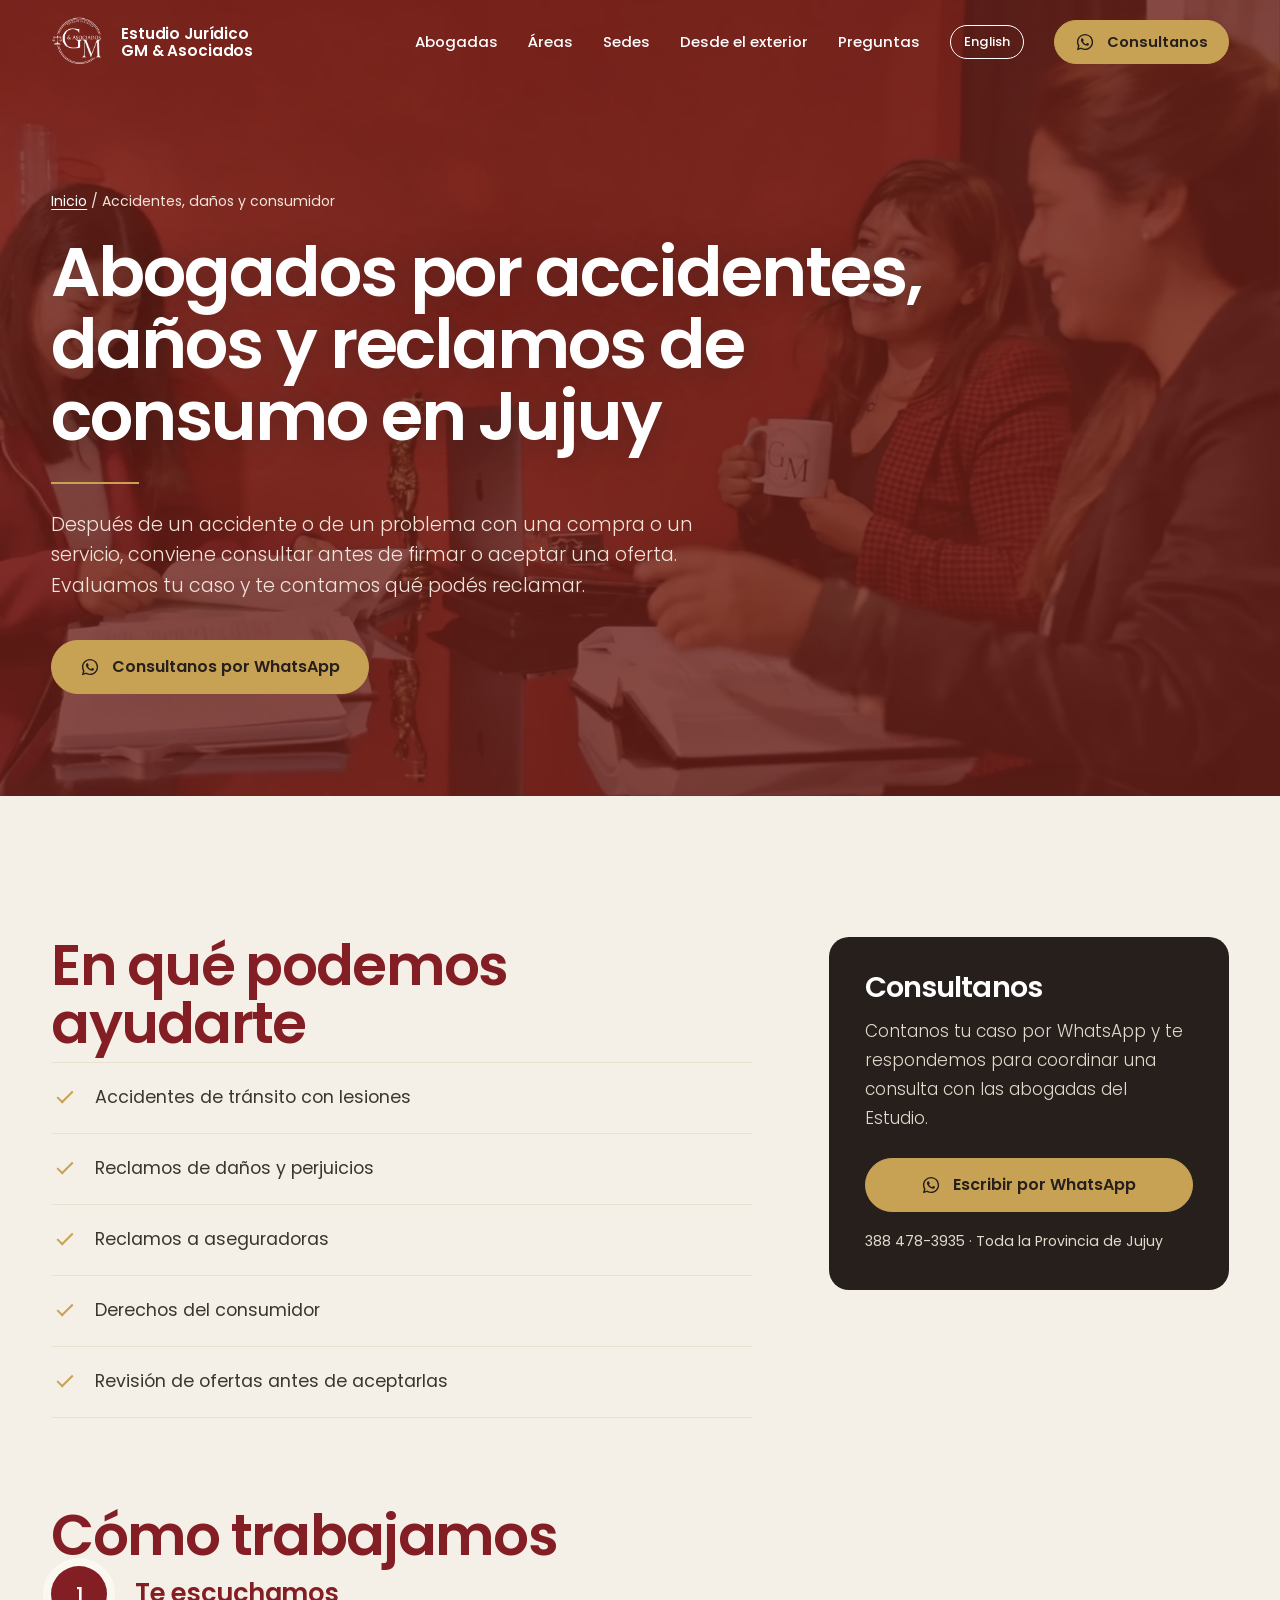
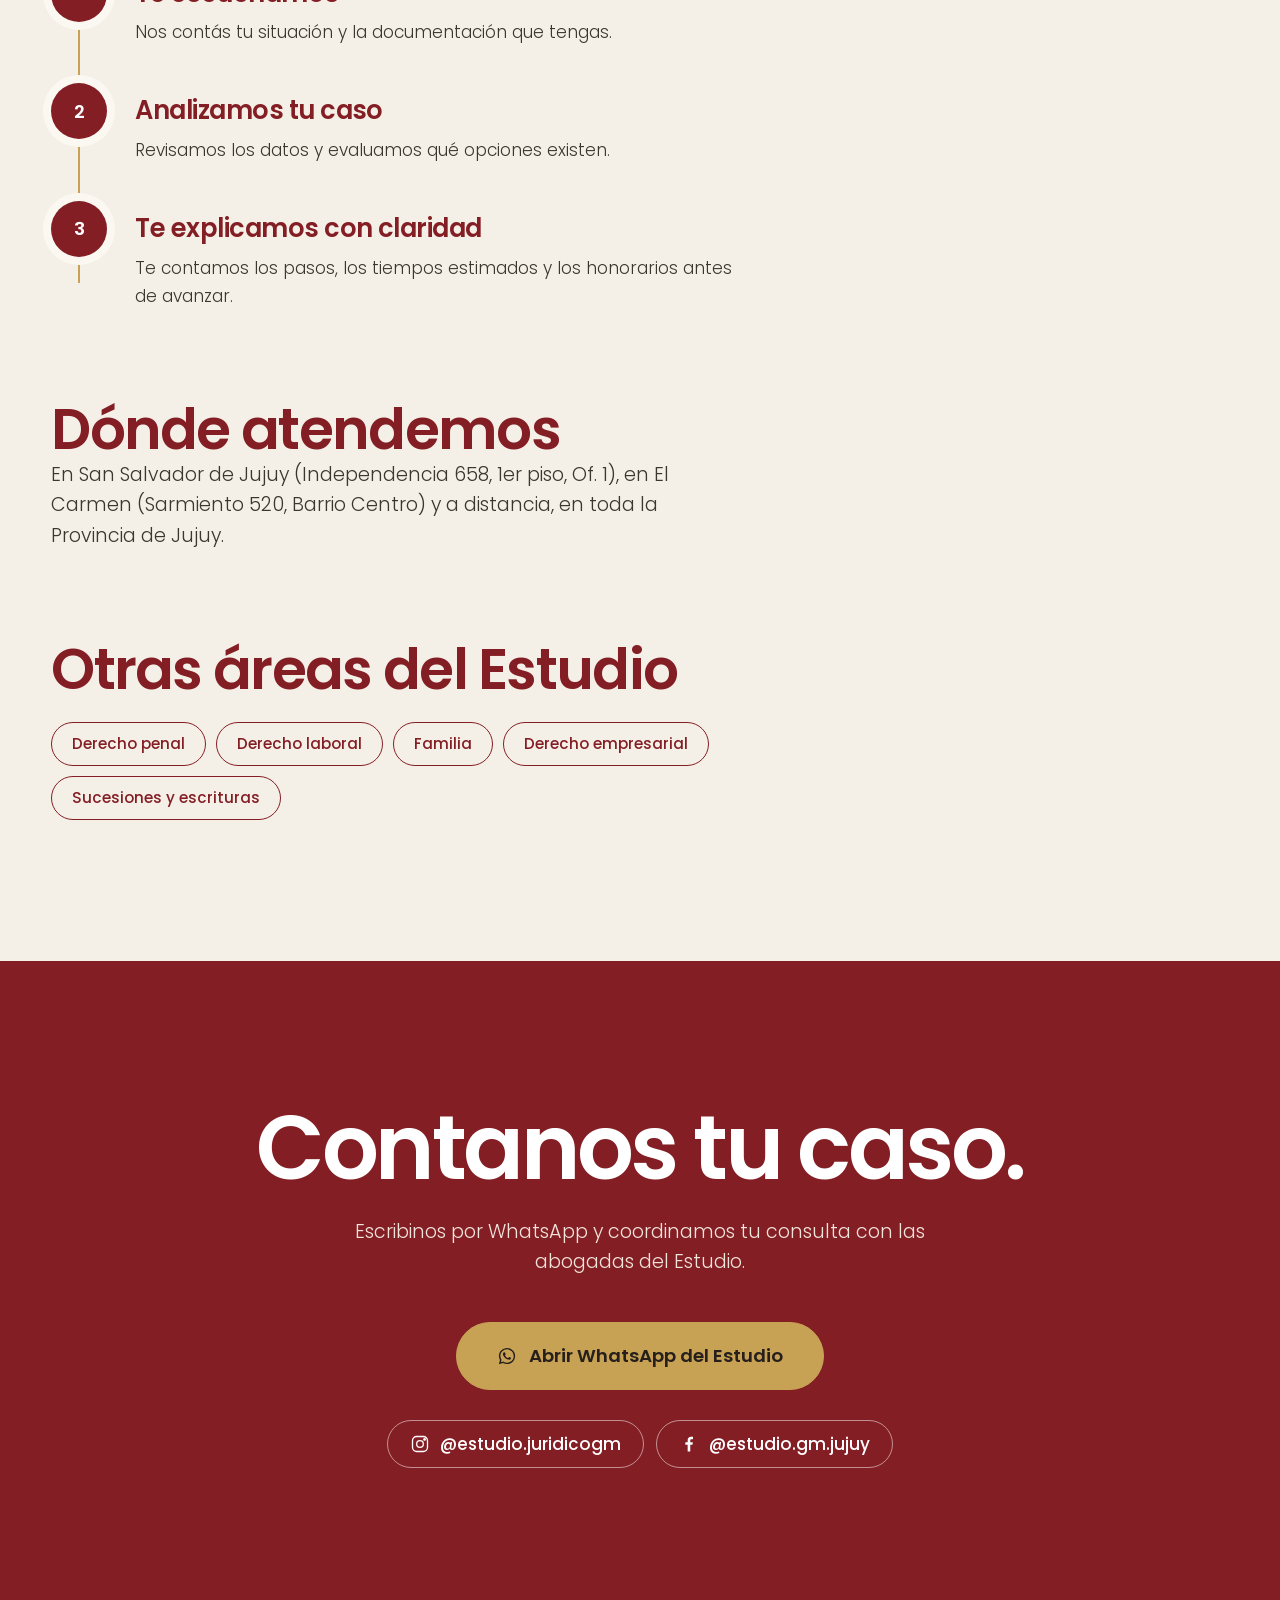
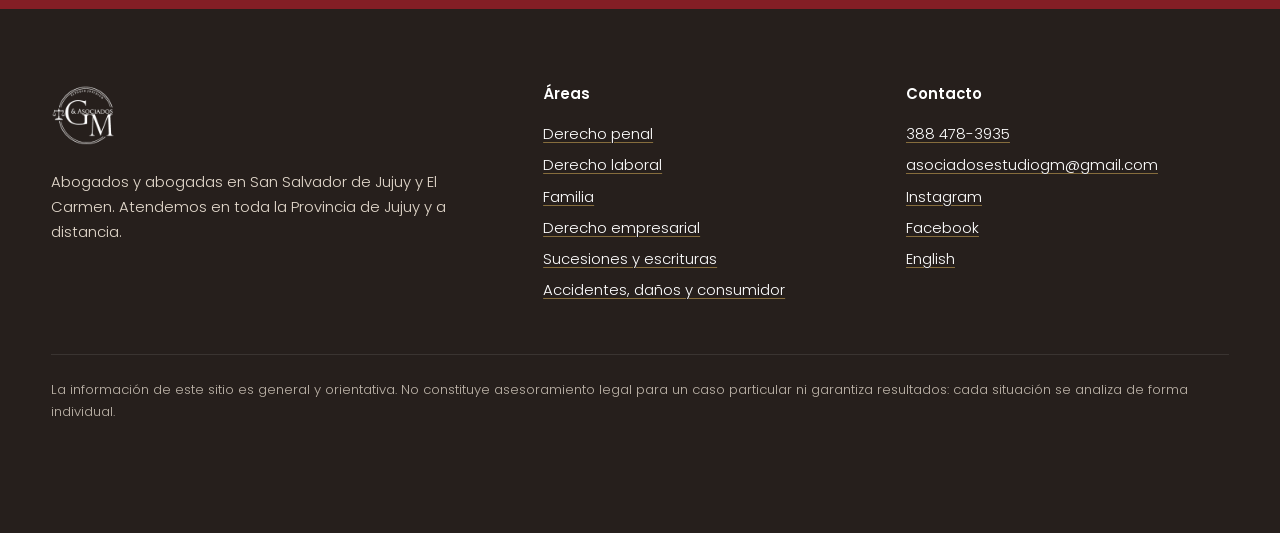
==== commit f9210447: "Saca el sello giratorio de la portada y asegura lectura de todos los textos Co-Authored-By: Claude O" ====
--- a/abogados-accidentes-danos-consumidor-jujuy/index.html
+++ b/abogados-accidentes-danos-consumidor-jujuy/index.html
@@ -24,9 +24,9 @@
 <link rel="preload" href="../fonts/poppins-semibold.woff2" as="font" type="font/woff2" crossorigin>
 <link rel="preload" href="../fonts/poppins-light.woff2" as="font" type="font/woff2" crossorigin>
 <link rel="preload" as="image" type="image/webp" imagesrcset="../img/reunion-700.webp 700w, ../img/reunion-1200.webp 1200w" imagesizes="100vw" fetchpriority="high">
-<link rel="stylesheet" href="../style.css?v=202611141402">
+<link rel="stylesheet" href="../style.css?v=202611141403">
 <script>(function(r){r.classList.add('js');try{if(!matchMedia('(prefers-reduced-motion: reduce)').matches&&sessionStorage.getItem('gm-intro')!=='1'){}}catch(e){}})(document.documentElement)</script>
-<script src="../main.js?v=202611141402" defer></script>
+<script src="../main.js?v=202611141403" defer></script>
 <script type="application/ld+json">{"@context": "https://schema.org", "@graph": [{"@type": ["LegalService", "LocalBusiness"], "@id": "https://consultorarzok.github.io/estudio-gm-asociados-web/#estudio", "name": "Estudio Jurídico GM & Asociados", "alternateName": ["GM & Asociados", "Estudio GM Jujuy"], "description": "Estudio jurídico en San Salvador de Jujuy y El Carmen, Jujuy, Argentina. Abogadas en derecho empresarial, penal, laboral, familia, sucesiones, daños y consumidor.", "url": "https://consultorarzok.github.io/estudio-gm-asociados-web/", "logo": "https://consultorarzok.github.io/estudio-gm-asociados-web/img/logo-gm.png", "image": ["https://consultorarzok.github.io/estudio-gm-asociados-web/img/og.jpg", "https://consultorarzok.github.io/estudio-gm-asociados-web/img/portada-equipo-1600.webp"], "telephone": "+543884783935", "email": "asociadosestudiogm@gmail.com", "priceRange": "$$", "address": {"@type": "PostalAddress", "streetAddress": "Independencia 658, 1er Piso, Of. 1", "addressLocality": "San Salvador de Jujuy", "addressRegion": "Jujuy", "addressCountry": "AR"}, "areaServed": [{"@type": "AdministrativeArea", "name": "Provincia de Jujuy"}, {"@type": "City", "name": "San Salvador de Jujuy"}, {"@type": "City", "name": "El Carmen"}], "knowsAbout": ["Derecho empresarial", "Registro de marcas y patentes", "Sociedades comerciales", "Derecho penal", "Derecho laboral", "Derecho de familia", "Sucesiones", "Escrituras", "Daños y perjuicios", "Derecho del consumidor"], "sameAs": ["https://www.instagram.com/estudio.juridicogm/", "https://www.facebook.com/estudio.gm.jujuy"], "contactPoint": {"@type": "ContactPoint", "telephone": "+543884783935", "contactType": "customer service", "availableLanguage": ["es"], "areaServed": "AR"}, "department": [{"@type": "LegalService", "name": "Estudio Jurídico GM & Asociados — San Salvador de Jujuy", "address": {"@type": "PostalAddress", "streetAddress": "Independencia 658, 1er Piso, Of. 1", "addressLocality": "San Salvador de Jujuy", "addressRegion": "Jujuy", "addressCountry": "AR"}, "telephone": "+543884783935"}, {"@type": "LegalService", "name": "Estudio Jurídico GM & Asociados — El Carmen", "address": {"@type": "PostalAddress", "streetAddress": "Sarmiento 520, Barrio Centro", "addressLocality": "El Carmen", "addressRegion": "Jujuy", "addressCountry": "AR"}, "telephone": "+543884783935"}], "employee": [{"@type": "Person", "name": "Dra. Fernanda M. Tapia", "jobTitle": "Abogada", "image": "https://consultorarzok.github.io/estudio-gm-asociados-web/img/dra-tapia-900.webp", "worksFor": {"@id": "https://consultorarzok.github.io/estudio-gm-asociados-web/#estudio"}}, {"@type": "Person", "name": "Dra. M. Luz Gutiérrez", "jobTitle": "Abogada", "image": "https://consultorarzok.github.io/estudio-gm-asociados-web/img/dra-gutierrez-900.webp", "worksFor": {"@id": "https://consultorarzok.github.io/estudio-gm-asociados-web/#estudio"}}, {"@type": "Person", "name": "Dra. Carla Morales", "jobTitle": "Abogada", "image": "https://consultorarzok.github.io/estudio-gm-asociados-web/img/dra-morales-900.webp", "worksFor": {"@id": "https://consultorarzok.github.io/estudio-gm-asociados-web/#estudio"}}]}, {"@type": "WebSite", "@id": "https://consultorarzok.github.io/estudio-gm-asociados-web/#web", "url": "https://consultorarzok.github.io/estudio-gm-asociados-web/", "name": "Estudio Jurídico GM & Asociados", "inLanguage": "es-AR", "publisher": {"@id": "https://consultorarzok.github.io/estudio-gm-asociados-web/#estudio"}}, {"@type": "BreadcrumbList", "itemListElement": [{"@type": "ListItem", "position": 1, "name": "Inicio", "item": "https://consultorarzok.github.io/estudio-gm-asociados-web/"}, {"@type": "ListItem", "position": 2, "name": "Accidentes, daños y consumidor", "item": "https://consultorarzok.github.io/estudio-gm-asociados-web/abogados-accidentes-danos-consumidor-jujuy/"}]}, {"@type": "WebPage", "@id": "https://consultorarzok.github.io/estudio-gm-asociados-web/abogados-accidentes-danos-consumidor-jujuy/#page", "url": "https://consultorarzok.github.io/estudio-gm-asociados-web/abogados-accidentes-danos-consumidor-jujuy/", "name": "Abogados por accidentes y daños en Jujuy | GM & Asociados", "description": "Accidentes con secuelas, reclamos por daños y derechos del consumidor en Jujuy. Estudio GM & Asociados: consultanos antes de aceptar una oferta.", "inLanguage": "es-AR", "isPartOf": {"@id": "https://consultorarzok.github.io/estudio-gm-asociados-web/#web"}, "about": {"@id": "https://consultorarzok.github.io/estudio-gm-asociados-web/#estudio"}}]}</script>
 </head>
 <body>
--- a/style.css
+++ b/style.css
@@ -55,7 +55,7 @@
 .top.solid{background:rgba(245,240,231,.94);backdrop-filter:saturate(1.2) blur(10px);-webkit-backdrop-filter:saturate(1.2) blur(10px);color:var(--carbon);box-shadow:0 1px 0 var(--crema-2)}
 .top.oculto{transform:translateY(-100%)}
 .marca{display:flex;align-items:center;gap:12px;text-decoration:none;font-weight:600;font-size:.95rem;line-height:1.15;letter-spacing:-.01em}
-.marca .logos{position:relative;width:50px;height:50px;flex:none}
+.marca .logos{position:relative;width:58px;height:58px;flex:none}
 .marca img{position:absolute;inset:0;width:100%;height:100%;object-fit:contain;transition:opacity .4s}
 .marca .l-color{opacity:0}
 .top.solid .l-color{opacity:1}.top.solid .l-blanco{opacity:0}
@@ -152,9 +152,9 @@
 .manifiesto .arco{--ar:1/1.05;max-width:440px;justify-self:end;width:100%}
 @media (max-width:900px){.manifiesto .wrap>.fila{grid-template-columns:1fr}.manifiesto .arco{justify-self:center;max-width:380px}}
 .manifiesto p{font-size:clamp(1.6rem,3.6vw,3rem);font-weight:500;letter-spacing:-.025em;line-height:1.22;max-width:30ch;color:var(--bordo)}
-.manifiesto .w{transition:opacity .25s linear}
-.js .manifiesto .w{opacity:.16}
-.js .manifiesto .w.on{opacity:1}
+.manifiesto .w{transition:color .35s linear}
+.js .manifiesto .w{color:#6B625A}
+.js .manifiesto .w.on{color:var(--bordo)}
 .datos{display:grid;grid-template-columns:repeat(3,minmax(0,1fr));gap:0 48px;margin-top:clamp(56px,7vw,96px)}
 .datos div{border-top:1.5px solid var(--dorado);padding-top:20px}
 .datos dt{font-weight:600;color:var(--bordo);font-size:1.08rem}
@@ -329,7 +329,7 @@
 
 @media (prefers-reduced-motion:reduce){
   *,*::before,*::after{animation:none!important;transition:none!important}
-  .js .manifiesto .w{opacity:1}
+  .js .manifiesto .w{color:var(--bordo)}
   .js .sube,.js .revela .foto{opacity:1;transform:none;clip-path:none}
   .js .revela::before{clip-path:none}
   .js .pasos{--prog:1}
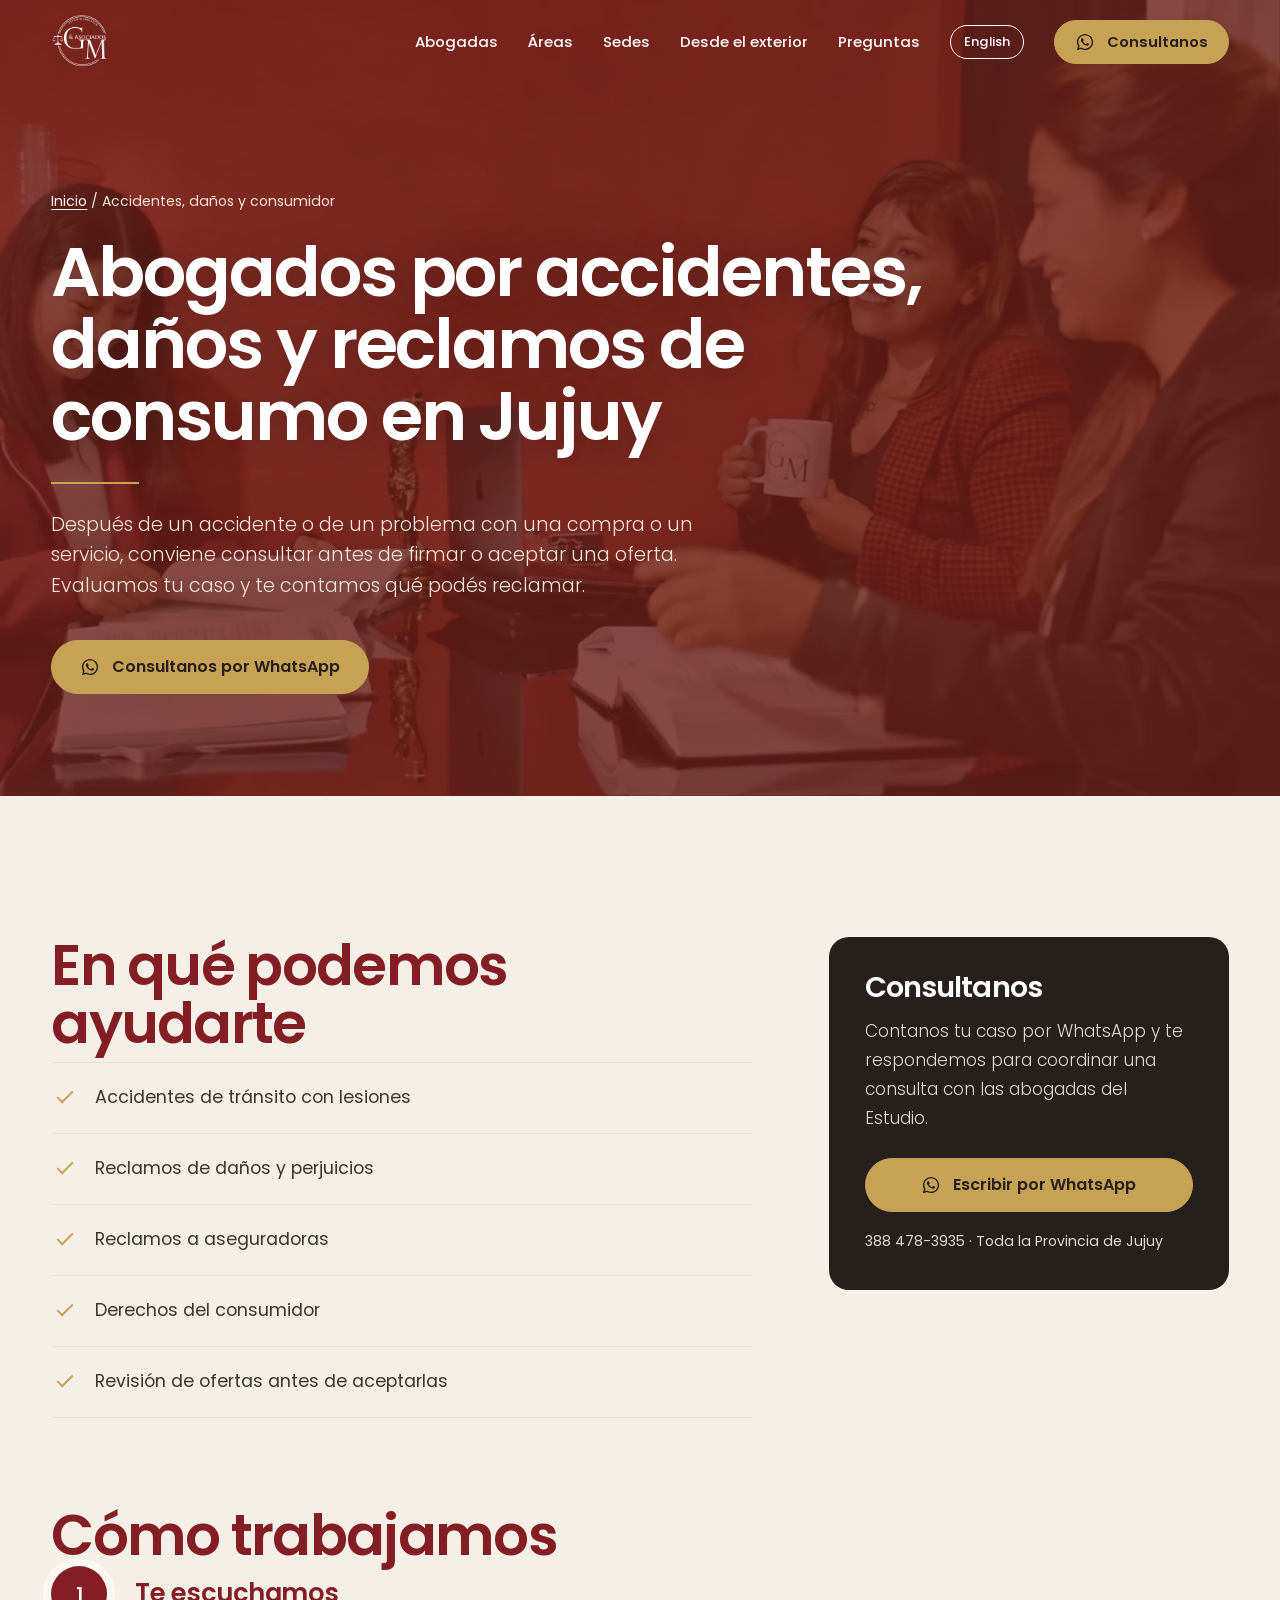
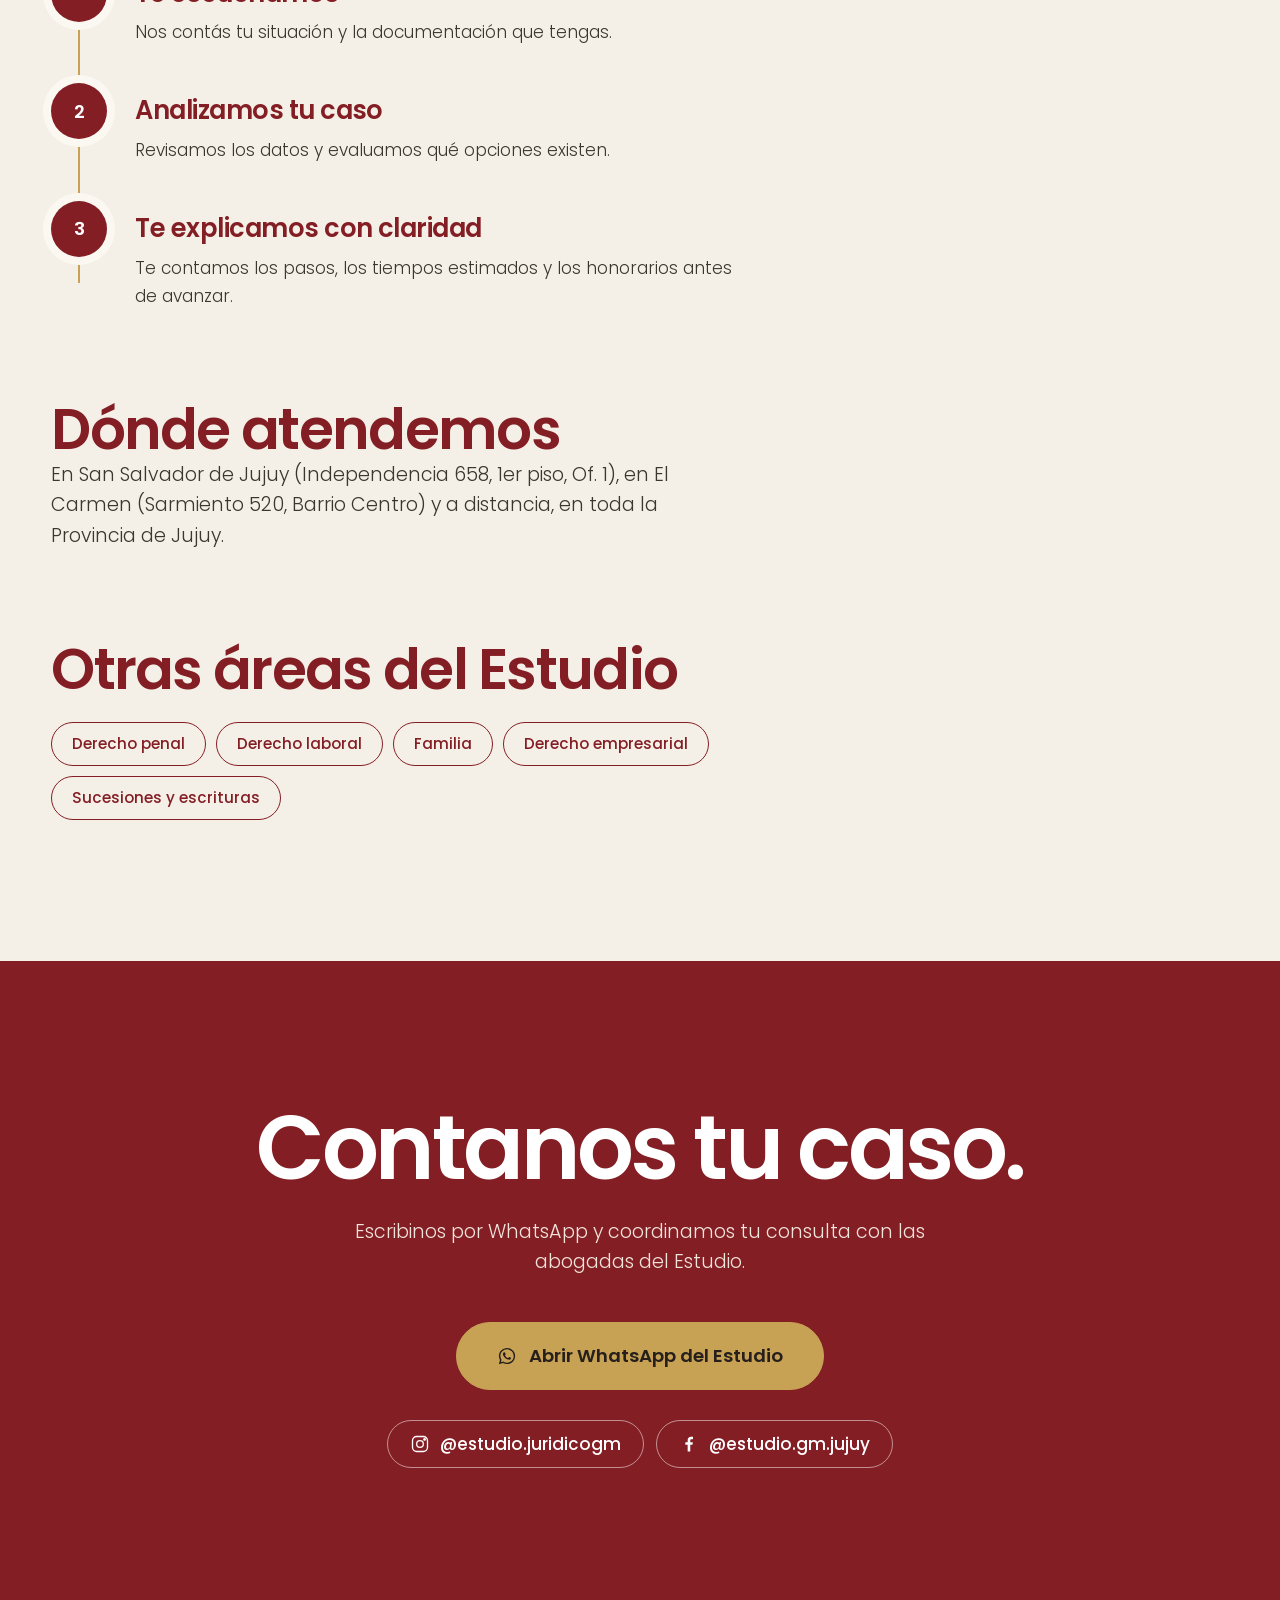
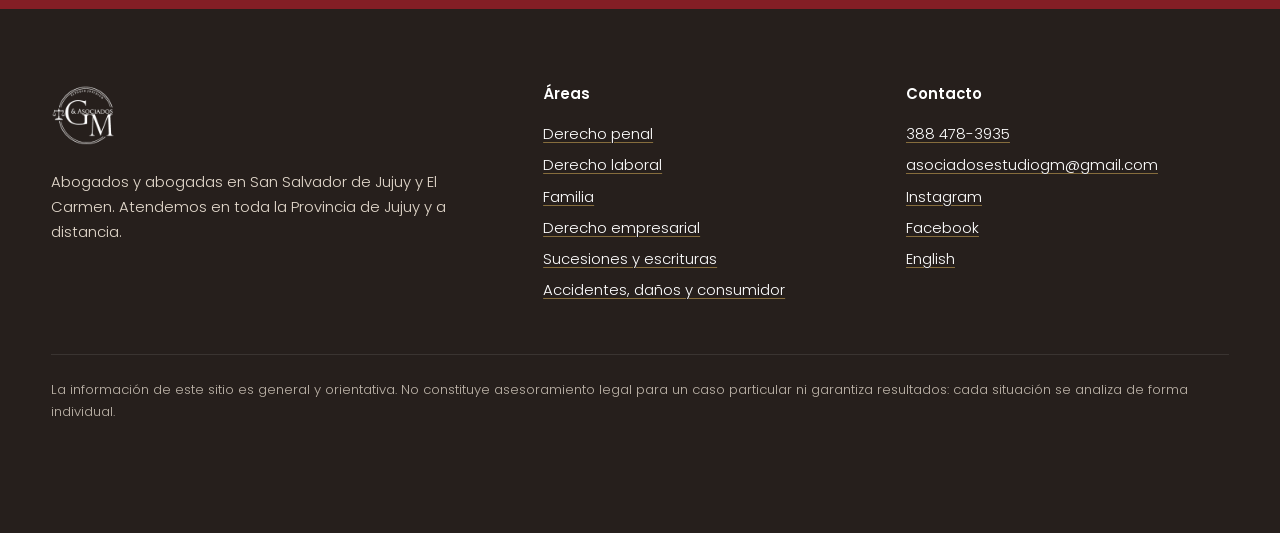
==== commit 4d4168c5: "Header solo con logo, carrusel infinito para las fotos de equipo, retratos circulares más alejados C" ====
--- a/abogados-accidentes-danos-consumidor-jujuy/index.html
+++ b/abogados-accidentes-danos-consumidor-jujuy/index.html
@@ -24,15 +24,15 @@
 <link rel="preload" href="../fonts/poppins-semibold.woff2" as="font" type="font/woff2" crossorigin>
 <link rel="preload" href="../fonts/poppins-light.woff2" as="font" type="font/woff2" crossorigin>
 <link rel="preload" as="image" type="image/webp" imagesrcset="../img/reunion-700.webp 700w, ../img/reunion-1200.webp 1200w" imagesizes="100vw" fetchpriority="high">
-<link rel="stylesheet" href="../style.css?v=202611141403">
+<link rel="stylesheet" href="../style.css?v=202611141422">
 <script>(function(r){r.classList.add('js');try{if(!matchMedia('(prefers-reduced-motion: reduce)').matches&&sessionStorage.getItem('gm-intro')!=='1'){}}catch(e){}})(document.documentElement)</script>
-<script src="../main.js?v=202611141403" defer></script>
+<script src="../main.js?v=202611141422" defer></script>
 <script type="application/ld+json">{"@context": "https://schema.org", "@graph": [{"@type": ["LegalService", "LocalBusiness"], "@id": "https://consultorarzok.github.io/estudio-gm-asociados-web/#estudio", "name": "Estudio Jurídico GM & Asociados", "alternateName": ["GM & Asociados", "Estudio GM Jujuy"], "description": "Estudio jurídico en San Salvador de Jujuy y El Carmen, Jujuy, Argentina. Abogadas en derecho empresarial, penal, laboral, familia, sucesiones, daños y consumidor.", "url": "https://consultorarzok.github.io/estudio-gm-asociados-web/", "logo": "https://consultorarzok.github.io/estudio-gm-asociados-web/img/logo-gm.png", "image": ["https://consultorarzok.github.io/estudio-gm-asociados-web/img/og.jpg", "https://consultorarzok.github.io/estudio-gm-asociados-web/img/portada-equipo-1600.webp"], "telephone": "+543884783935", "email": "asociadosestudiogm@gmail.com", "priceRange": "$$", "address": {"@type": "PostalAddress", "streetAddress": "Independencia 658, 1er Piso, Of. 1", "addressLocality": "San Salvador de Jujuy", "addressRegion": "Jujuy", "addressCountry": "AR"}, "areaServed": [{"@type": "AdministrativeArea", "name": "Provincia de Jujuy"}, {"@type": "City", "name": "San Salvador de Jujuy"}, {"@type": "City", "name": "El Carmen"}], "knowsAbout": ["Derecho empresarial", "Registro de marcas y patentes", "Sociedades comerciales", "Derecho penal", "Derecho laboral", "Derecho de familia", "Sucesiones", "Escrituras", "Daños y perjuicios", "Derecho del consumidor"], "sameAs": ["https://www.instagram.com/estudio.juridicogm/", "https://www.facebook.com/estudio.gm.jujuy"], "contactPoint": {"@type": "ContactPoint", "telephone": "+543884783935", "contactType": "customer service", "availableLanguage": ["es"], "areaServed": "AR"}, "department": [{"@type": "LegalService", "name": "Estudio Jurídico GM & Asociados — San Salvador de Jujuy", "address": {"@type": "PostalAddress", "streetAddress": "Independencia 658, 1er Piso, Of. 1", "addressLocality": "San Salvador de Jujuy", "addressRegion": "Jujuy", "addressCountry": "AR"}, "telephone": "+543884783935"}, {"@type": "LegalService", "name": "Estudio Jurídico GM & Asociados — El Carmen", "address": {"@type": "PostalAddress", "streetAddress": "Sarmiento 520, Barrio Centro", "addressLocality": "El Carmen", "addressRegion": "Jujuy", "addressCountry": "AR"}, "telephone": "+543884783935"}], "employee": [{"@type": "Person", "name": "Dra. Fernanda M. Tapia", "jobTitle": "Abogada", "image": "https://consultorarzok.github.io/estudio-gm-asociados-web/img/dra-tapia-900.webp", "worksFor": {"@id": "https://consultorarzok.github.io/estudio-gm-asociados-web/#estudio"}}, {"@type": "Person", "name": "Dra. M. Luz Gutiérrez", "jobTitle": "Abogada", "image": "https://consultorarzok.github.io/estudio-gm-asociados-web/img/dra-gutierrez-900.webp", "worksFor": {"@id": "https://consultorarzok.github.io/estudio-gm-asociados-web/#estudio"}}, {"@type": "Person", "name": "Dra. Carla Morales", "jobTitle": "Abogada", "image": "https://consultorarzok.github.io/estudio-gm-asociados-web/img/dra-morales-900.webp", "worksFor": {"@id": "https://consultorarzok.github.io/estudio-gm-asociados-web/#estudio"}}]}, {"@type": "WebSite", "@id": "https://consultorarzok.github.io/estudio-gm-asociados-web/#web", "url": "https://consultorarzok.github.io/estudio-gm-asociados-web/", "name": "Estudio Jurídico GM & Asociados", "inLanguage": "es-AR", "publisher": {"@id": "https://consultorarzok.github.io/estudio-gm-asociados-web/#estudio"}}, {"@type": "BreadcrumbList", "itemListElement": [{"@type": "ListItem", "position": 1, "name": "Inicio", "item": "https://consultorarzok.github.io/estudio-gm-asociados-web/"}, {"@type": "ListItem", "position": 2, "name": "Accidentes, daños y consumidor", "item": "https://consultorarzok.github.io/estudio-gm-asociados-web/abogados-accidentes-danos-consumidor-jujuy/"}]}, {"@type": "WebPage", "@id": "https://consultorarzok.github.io/estudio-gm-asociados-web/abogados-accidentes-danos-consumidor-jujuy/#page", "url": "https://consultorarzok.github.io/estudio-gm-asociados-web/abogados-accidentes-danos-consumidor-jujuy/", "name": "Abogados por accidentes y daños en Jujuy | GM & Asociados", "description": "Accidentes con secuelas, reclamos por daños y derechos del consumidor en Jujuy. Estudio GM & Asociados: consultanos antes de aceptar una oferta.", "inLanguage": "es-AR", "isPartOf": {"@id": "https://consultorarzok.github.io/estudio-gm-asociados-web/#web"}, "about": {"@id": "https://consultorarzok.github.io/estudio-gm-asociados-web/#estudio"}}]}</script>
 </head>
 <body>
 <a class="skip" href="#main">Ir al contenido</a>
 <header class="top"><div class="wrap bar">
-<a class="marca" href="../"><span class="logos"><img class="l-blanco" src="../img/logo-gm-blanco.png" alt="" width="50" height="50"><img class="l-color" src="../img/logo-gm.png" alt="" width="50" height="47"></span><span>Estudio Jurídico<br>GM &amp; Asociados</span></a>
+<a class="marca" href="../" aria-label="Estudio Jurídico GM &amp; Asociados"><span class="logos"><img class="l-blanco" src="../img/logo-gm-blanco.png" alt="" width="50" height="50"><img class="l-color" src="../img/logo-gm.png" alt="" width="50" height="47"></span></a>
 <button class="abrir" type="button" aria-expanded="false" aria-controls="menu"><span></span><b class="sr">Abrir menú</b></button>
 <nav class="menu" id="menu" aria-label="Principal"><a href="../#abogadas">Abogadas</a><a href="../#areas">Áreas</a><a href="../#sedes">Sedes</a><a href="../#exterior">Desde el exterior</a><a href="../#preguntas">Preguntas</a><a class="idioma" href="../en/" hreflang="en" lang="en">English</a><a class="btn sm" href="https://wa.me/5493884783935?text=Hola%2C%20quisiera%20hacer%20una%20consulta%20con%20el%20Estudio%20GM%20%26%20Asociados." target="_blank" rel="noopener"><svg viewBox="0 0 32 32" fill="currentColor" aria-hidden="true"><path d="M16.04 3C8.84 3 3 8.83 3 16.02c0 2.3.6 4.54 1.74 6.51L3 29l6.64-1.7a13 13 0 0 0 6.4 1.64h.01C23.23 28.94 29 23.1 29 15.92 29 8.83 23.2 3 16.04 3Zm0 23.7h-.01a10.7 10.7 0 0 1-5.46-1.5l-.39-.23-3.94 1.01 1.05-3.84-.25-.4a10.67 10.67 0 0 1-1.64-5.72c0-5.9 4.8-10.7 10.7-10.7 2.86 0 5.54 1.1 7.56 3.14a10.6 10.6 0 0 1 3.13 7.57c0 5.9-4.8 10.67-10.75 10.67Zm5.87-8c-.32-.16-1.9-.94-2.2-1.05-.3-.1-.5-.16-.73.16-.21.32-.84 1.05-1.03 1.27-.19.21-.38.24-.7.08-.32-.16-1.36-.5-2.59-1.6a9.7 9.7 0 0 1-1.8-2.24c-.19-.32 0-.5.14-.66.14-.14.32-.38.48-.57.16-.19.21-.32.32-.54.1-.21.05-.4-.03-.56-.08-.16-.73-1.76-1-2.4-.26-.63-.53-.54-.73-.55h-.62c-.21 0-.56.08-.85.4-.29.32-1.11 1.08-1.11 2.64 0 1.55 1.14 3.06 1.3 3.27.16.21 2.23 3.4 5.4 4.77.75.33 1.34.52 1.8.67.76.24 1.45.2 2 .12.6-.09 1.9-.78 2.16-1.53.27-.75.27-1.39.19-1.53-.08-.13-.3-.21-.62-.37Z"/></svg>Consultanos</a></nav>
 </div></header>
--- a/style.css
+++ b/style.css
@@ -55,7 +55,7 @@
 .top.solid{background:rgba(245,240,231,.94);backdrop-filter:saturate(1.2) blur(10px);-webkit-backdrop-filter:saturate(1.2) blur(10px);color:var(--carbon);box-shadow:0 1px 0 var(--crema-2)}
 .top.oculto{transform:translateY(-100%)}
 .marca{display:flex;align-items:center;gap:12px;text-decoration:none;font-weight:600;font-size:.95rem;line-height:1.15;letter-spacing:-.01em}
-.marca .logos{position:relative;width:58px;height:58px;flex:none}
+.marca .logos{position:relative;width:64px;height:64px;flex:none}
 .marca img{position:absolute;inset:0;width:100%;height:100%;object-fit:contain;transition:opacity .4s}
 .marca .l-color{opacity:0}
 .top.solid .l-color{opacity:1}.top.solid .l-blanco{opacity:0}
@@ -104,18 +104,56 @@
 .hero .lugares{margin-top:48px;display:flex;flex-wrap:wrap;gap:10px 28px;font-size:.93rem;color:var(--sobre-bordo);font-weight:300}
 .hero .lugares span{display:inline-flex;align-items:center;gap:10px}
 .hero .lugares svg{width:16px;height:16px;color:var(--dorado)}
-.hero .sello{position:absolute;right:0;bottom:-20px;left:auto}
+.hero .sello{display:none;position:absolute;right:0;bottom:-20px;left:auto}
 @media (max-width:900px){.hero{min-height:88svh;padding-top:120px}.hero .sello{display:none}}
 
-/* arco (doble aro del sello) */
-.arco{position:relative;padding:12px}
-.arco::before{content:"";position:absolute;inset:0;border:1.5px solid var(--dorado);border-radius:999px 999px 22px 22px;pointer-events:none}
-.para img{--z:1.12}
-.arco .foto{border-radius:999px 999px 14px 14px;overflow:hidden;background:var(--bordo-p);aspect-ratio:var(--ar,4/5);position:relative}
-.arco .foto img{width:100%;height:100%;object-fit:cover;transform:scale(var(--z,1.0)) translateY(var(--py,0px));will-change:transform}
+/* EQUIPO: rectángulo con sombra en capas y marco dorado desplazado */
+.cuadro{position:relative;isolation:isolate;margin:0 18px 18px 0}
+.cuadro::before{content:"";position:absolute;inset:0;z-index:-1;border:1.5px solid var(--dorado);border-radius:22px;transform:translate(18px,18px);transition:transform .8s var(--ease)}
+.cuadro .foto{position:relative;border-radius:22px;overflow:hidden;aspect-ratio:var(--ar,4/5);background:var(--bordo-p);
+  box-shadow:0 2px 4px rgba(38,31,28,.08),0 18px 36px -14px rgba(38,31,28,.35),0 50px 80px -40px rgba(104,32,24,.55);
+  transition:transform .8s var(--ease),box-shadow .8s var(--ease)}
+.cuadro .foto::after{content:"";position:absolute;inset:0;border-radius:inherit;box-shadow:inset 0 0 0 1px rgba(255,255,255,.18);pointer-events:none}
+.cuadro img{width:100%;height:100%;object-fit:cover;transform:scale(var(--z,1.12)) translateY(var(--py,0px));transition:transform 1.2s var(--ease)}
+.cuadro:hover .foto{transform:translate(-6px,-6px);box-shadow:0 2px 4px rgba(38,31,28,.08),0 26px 48px -14px rgba(38,31,28,.4),0 70px 100px -40px rgba(104,32,24,.6)}
+.cuadro:hover::before{transform:translate(24px,24px)}
+.cuadro:hover img{--z:1.17}
+.js .cuadro.revela .foto{clip-path:inset(100% 0 0 0 round 22px)}
+.js .cuadro.revela::before{opacity:0;transform:translate(0,0)}
+.js .cuadro.revela.visto .foto{clip-path:inset(0 0 0 0 round 22px);transition:clip-path 1.3s var(--ease),transform .8s var(--ease),box-shadow .8s var(--ease)}
+.js .cuadro.revela.visto::before{opacity:1;transform:translate(18px,18px);transition:opacity .6s .5s,transform 1.2s .5s var(--ease)}
+
+/* CARRUSEL infinito de fotos de equipo: altura fija, ancho natural, nada se recorta */
+.carrusel-caja{margin-top:clamp(56px,7vw,96px);overflow:hidden;padding:12px 0 30px}
+.carrusel{overflow:hidden;-webkit-mask-image:linear-gradient(90deg,transparent,#000 5%,#000 95%,transparent);mask-image:linear-gradient(90deg,transparent,#000 5%,#000 95%,transparent)}
+.carrusel .pista{display:flex;gap:20px;width:max-content;animation:carrusel 50s linear infinite}
+.carrusel:hover .pista,.carrusel:focus-within .pista{animation-play-state:paused}
+.carrusel .slide{margin:0;flex:none;height:clamp(290px,34vw,440px);border-radius:20px;overflow:hidden;background:var(--bordo-p);
+  box-shadow:0 2px 4px rgba(38,31,28,.08),0 18px 36px -14px rgba(38,31,28,.35),0 40px 70px -36px rgba(104,32,24,.5)}
+.carrusel .slide img{height:100%;width:auto;display:block;max-width:none}
+@keyframes carrusel{to{transform:translateX(calc(-50% - 10px))}}
+@media (prefers-reduced-motion:reduce){.carrusel .pista{animation:none}.carrusel{overflow-x:auto;-webkit-mask-image:none;mask-image:none}}
+
+/* UNA ABOGADA: círculo con doble aro dorado (eco del sello del logo) */
+.retrato{position:relative;width:min(100%,420px);aspect-ratio:1;margin:0;justify-self:center}
+.retrato .aro{position:absolute;inset:0;border-radius:50%;border:1.5px solid var(--dorado)}
+.retrato .aro2{position:absolute;inset:-16px;width:calc(100% + 32px);height:calc(100% + 32px);overflow:visible;animation:girar 90s linear infinite}
+.retrato .aro2 circle{fill:none;stroke:var(--dorado);stroke-width:.35;stroke-dasharray:.6 2.2;opacity:.9}
+.retrato .foto{position:absolute;inset:16px;border-radius:50%;overflow:hidden;background:var(--bordo-p);
+  box-shadow:0 2px 4px rgba(38,31,28,.1),0 22px 40px -16px rgba(38,31,28,.4),0 48px 80px -34px rgba(104,32,24,.6)}
+.retrato img{width:100%;height:100%;object-fit:cover;transition:transform 1.2s var(--ease)}
+.retrato:hover img{transform:scale(1.06)}
+.retrato:hover .aro2{animation-duration:24s}
+.chapa{position:absolute;right:2%;bottom:9%;display:inline-flex;align-items:center;min-height:40px;padding:0 18px;border-radius:999px;background:var(--bordo);color:#fff;font-weight:600;font-size:.88rem;letter-spacing:.01em;border:3px solid var(--papel);box-shadow:0 12px 24px -10px rgba(104,32,24,.6)}
+.js .retrato.revela .foto{clip-path:circle(0% at 50% 50%)}
+.js .retrato.revela .aro,.js .retrato.revela .aro2,.js .retrato.revela .chapa{opacity:0;transform:scale(.86)}
+.js .retrato.revela.visto .foto{clip-path:circle(50% at 50% 50%);transition:clip-path 1.3s var(--ease)}
+.js .retrato.revela.visto .aro{opacity:1;transform:none;transition:opacity .8s .3s,transform 1.2s .3s var(--ease)}
+.js .retrato.revela.visto .aro2{opacity:1;transform:none;transition:opacity 1s .5s}
+.js .retrato.revela.visto .chapa{opacity:1;transform:none;transition:opacity .6s .9s,transform .9s .9s var(--ease)}
 
 /* sello giratorio */
-.sello{position:absolute;width:150px;height:150px;border-radius:50%;background:var(--crema);color:var(--bordo);display:grid;place-items:center;box-shadow:0 18px 40px -18px rgba(0,0,0,.45)}
+.sello{display:none;position:absolute;width:150px;height:150px;border-radius:50%;background:var(--crema);color:var(--bordo);display:grid;place-items:center;box-shadow:0 18px 40px -18px rgba(0,0,0,.45)}
 .sello svg.texto{position:absolute;inset:8px;width:calc(100% - 16px);height:calc(100% - 16px);animation:girar 38s linear infinite}
 .sello svg.texto text{font:600 9.6px Poppins,sans-serif;letter-spacing:2.6px;fill:var(--bordo)}
 .sello img{width:62px;height:62px;object-fit:contain}
@@ -149,8 +187,8 @@
 
 /* manifiesto */
 .manifiesto .wrap>.fila{display:grid;grid-template-columns:minmax(0,7fr) minmax(0,4fr);gap:clamp(36px,6vw,96px);align-items:center}
-.manifiesto .arco{--ar:1/1.05;max-width:440px;justify-self:end;width:100%}
-@media (max-width:900px){.manifiesto .wrap>.fila{grid-template-columns:1fr}.manifiesto .arco{justify-self:center;max-width:380px}}
+.manifiesto .cuadro{max-width:440px;justify-self:end;width:calc(100% - 18px)}
+@media (max-width:900px){.manifiesto .wrap>.fila{grid-template-columns:1fr}.manifiesto .cuadro{justify-self:center;max-width:380px}}
 .manifiesto p{font-size:clamp(1.6rem,3.6vw,3rem);font-weight:500;letter-spacing:-.025em;line-height:1.22;max-width:30ch;color:var(--bordo)}
 .manifiesto .w{transition:color .35s linear}
 .js .manifiesto .w{color:#6B625A}
@@ -164,13 +202,12 @@
 /* equipo */
 .abogada{display:grid;grid-template-columns:minmax(0,5fr) minmax(0,6fr);gap:clamp(32px,7vw,110px);align-items:center}
 .abogada+.abogada{margin-top:clamp(72px,10vw,140px)}
-.abogada:nth-child(even) .arco{order:2}
-.abogada .arco{max-width:470px;width:100%;justify-self:center}
+.abogada:nth-child(even) .retrato{order:2}
 .abogada h3{font-size:clamp(2rem,4.2vw,3.4rem);letter-spacing:-.035em;line-height:1.02;color:var(--bordo)}
 .abogada .mp{margin-top:14px;font-weight:500;color:var(--dorado-t);font-size:.95rem}
 .abogada blockquote{margin:28px 0 34px;font-weight:300;font-size:clamp(1.15rem,1.7vw,1.4rem);line-height:1.5;max-width:30ch;padding-left:22px;position:relative}
 .abogada blockquote::before{content:"";position:absolute;left:0;top:.3em;bottom:.3em;width:1px;background:var(--dorado)}
-@media (max-width:800px){.abogada{grid-template-columns:1fr}.abogada:nth-child(even) .arco{order:0}.abogada .arco{max-width:380px}}
+@media (max-width:800px){.abogada{grid-template-columns:1fr}.abogada:nth-child(even) .retrato{order:0}.abogada .retrato{width:min(84%,360px)}}
 .js .revela .foto{clip-path:inset(0 0 100% 0 round 999px 999px 14px 14px);transition:clip-path 1.3s var(--ease)}
 .js .revela::before{clip-path:inset(0 0 100% 0);transition:clip-path 1.8s .15s var(--ease)}
 .js .revela.visto .foto{clip-path:inset(0 0 0 0 round 999px 999px 14px 14px)}
@@ -179,7 +216,6 @@
 /* áreas */
 .areas-grid{display:grid;grid-template-columns:minmax(0,4fr) minmax(0,7fr);gap:clamp(36px,6vw,96px);align-items:start}
 .areas-grid .pegada{position:sticky;top:110px}
-.areas-grid .pegada .arco{--ar:4/5}
 @media (max-width:900px){.areas-grid{grid-template-columns:1fr}.areas-grid .pegada{position:static;max-width:420px}}
 .lista-areas{border-top:1px solid var(--crema-2);list-style:none}
 .lista-areas a{display:grid;grid-template-columns:minmax(0,1fr) auto;gap:6px 24px;align-items:center;padding:28px 20px 28px 0;border-bottom:1px solid var(--crema-2);text-decoration:none;position:relative;isolation:isolate;transition:padding .6s var(--ease),color .4s}
@@ -212,11 +248,10 @@
 .sedes{background:var(--bordo);color:#fff}
 .sedes h2{color:#fff}
 .sedes .bajada{color:var(--sobre-bordo)}
-.mosaico{display:grid;grid-template-columns:minmax(0,1.5fr) minmax(0,1fr);gap:16px;margin-bottom:clamp(48px,6vw,80px)}
-.mosaico figure{border-radius:14px;overflow:hidden;background:var(--bordo-p)}
-.mosaico img{width:100%;height:100%;object-fit:cover;aspect-ratio:3/2}
-.mosaico figure:last-child img{aspect-ratio:auto}
-@media (max-width:700px){.mosaico{grid-template-columns:1fr}.mosaico figure:last-child img{aspect-ratio:3/2}}
+.mosaico{display:grid;justify-items:center;margin-bottom:clamp(48px,6vw,80px)}
+.mosaico .retrato{width:clamp(200px,28vw,300px)}
+.mosaico .retrato .foto{box-shadow:0 0 0 6px var(--bordo),0 30px 60px -20px rgba(0,0,0,.55)}
+.sedes .cuadro .foto{box-shadow:0 30px 70px -30px rgba(0,0,0,.6)}
 .dos-sedes{display:grid;grid-template-columns:1fr 1fr;gap:clamp(28px,4vw,56px)}
 @media (max-width:800px){.dos-sedes{grid-template-columns:1fr}}
 .sede{border-top:1.5px solid var(--dorado);padding-top:24px}
@@ -330,8 +365,9 @@
 @media (prefers-reduced-motion:reduce){
   *,*::before,*::after{animation:none!important;transition:none!important}
   .js .manifiesto .w{color:var(--bordo)}
-  .js .sube,.js .revela .foto{opacity:1;transform:none;clip-path:none}
-  .js .revela::before{clip-path:none}
+  .js .sube,.js .revela .foto,.js .revela .aro,.js .revela .aro2,.js .revela .chapa{opacity:1;transform:none;clip-path:none}
+  .js .cuadro.revela::before{opacity:1;transform:translate(18px,18px)}
   .js .pasos{--prog:1}
   .js .wa{transform:none;opacity:1}
 }
+main{overflow-x:clip}
